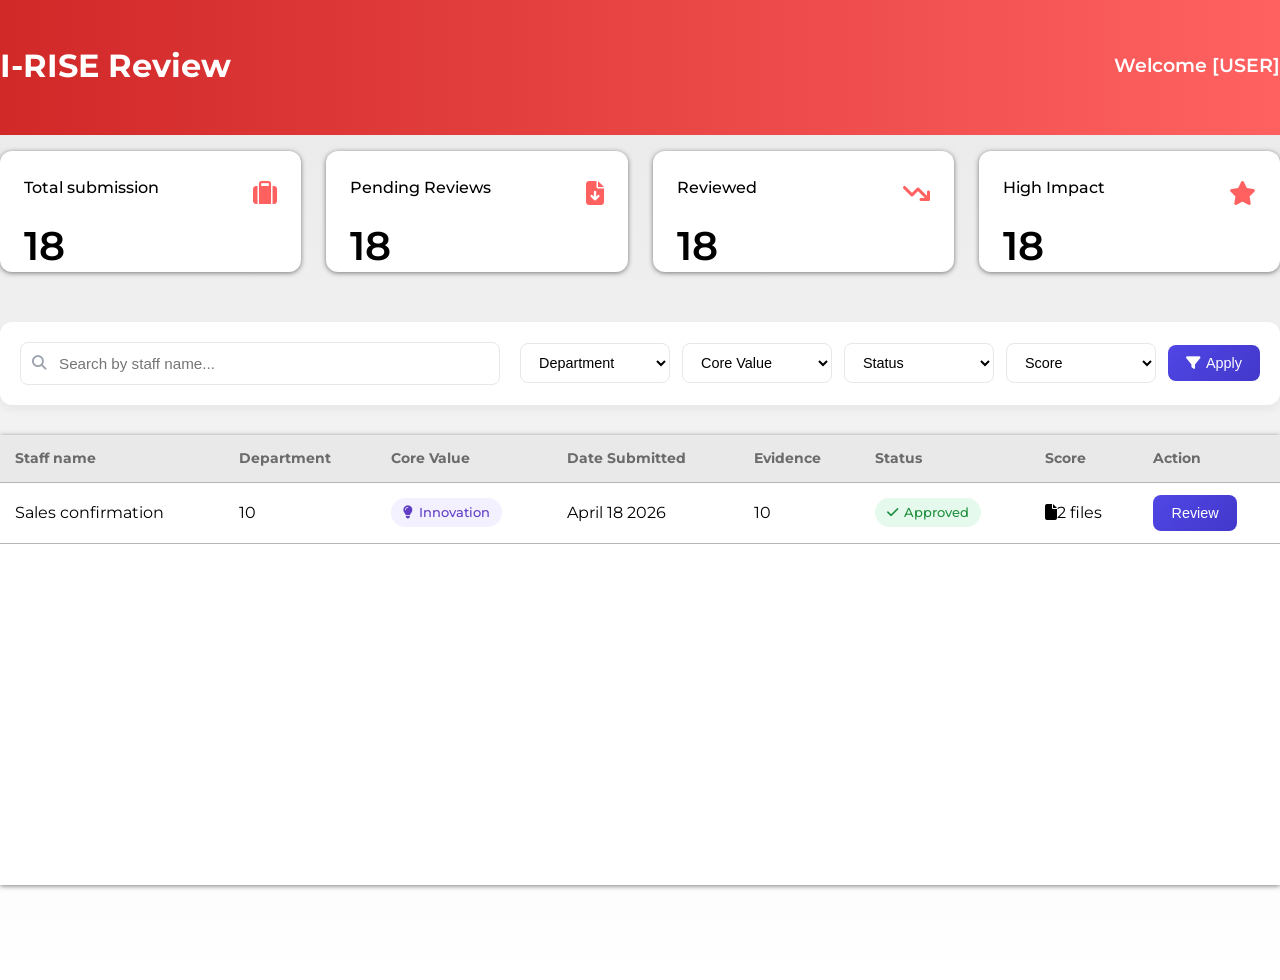
==== managerside.html @ 356c1f97 "first commit" ====
<!DOCTYPE html>
<html lang="en">
  <head>
    <meta charset="UTF-8" />
    <meta name="viewport" content="width=device-width, initial-scale=1.0" />
    <meta http-equiv="X-UA-Compatible" content="ie=edge" />
    <title>JS For Beginners</title>
    <link rel="stylesheet" href="manage.css">
    <link
      rel="stylesheet"
      href="https://cdnjs.cloudflare.com/ajax/libs/font-awesome/6.4.0/css/all.min.css"
    />
  </head>
  <body>
    <div class="container">
        <header class="header">
            
            <h1>I-RISE Review</h1>
            <p>Welcome [USER]</p>
            

        </header>

        <div class="cardContainer">
            <div class="metricCard">
                <div class="card-title">
                    <p>Total submission</p>
                    <div class="imgPLC"><i class="fa-solid fa-suitcase"></i></div>
                </div>
                <div class="Value">
                <h2>18</h2>
                </div>
            </div>
            <div class="metricCard">
                <div class="card-title">
                    <p>Pending Reviews</p>
                    <div class="imgPLC"><i class="fa-solid fa-file-arrow-down"></i></div>
                </div>
                <h2>18</h2>
            </div>
           <div class="metricCard">
                <div class="card-title">
                    <p>Reviewed</p>
                    <div class="imgPLC"><i class="fa-solid fa-arrow-trend-down"></i></div>
                </div>
                
                <h2>18</h2>
            </div>
            <div class="metricCard">
                <div class="card-title">
                    <p>High Impact</p>
                    <div class="imgPLC"><i class="fa-solid fa-star"></i></div>
                </div>
                <h2>18</h2>
            </div>
        </div>


        <div class="controls">
  <div class="controls-container">

    <!-- Search -->
    <div class="search-wrapper">
      <i class="fas fa-search search-icon"></i>
      <input
        type="text"
        id="searchInput"
        placeholder="Search by staff name..."
        class="search-input"
      />
    </div>


    <div class="filter-group">

      <select id="departmentFilter" class="filter-select">
        <option value="">Department</option>
        <option value="Sales">Sales</option>
        <option value="Pre Sales">Pre Sales</option>
        <option value="AppDev">AppDev</option>
        <option value="CSI">CSI</option>
        <option value="Data">Data</option>
        <option value="AI">AI</option>
        <option value="Marketing">Marketing</option>
        <option value="Finance">Finance</option>
      </select>

      <select id="coreValueFilter" class="filter-select">
        <option value="">Core Value</option>
        <option value="Innovation">Innovation</option>
        <option value="Integrity">Integrity</option>
        <option value="Resilience">Resilience</option>
        <option value="Synergy">Synergy</option>
        <option value="Excellence">Excellence</option>
      </select>

      <select id="statusFilter" class="filter-select">
        <option value="">Status</option>
        <option value="Pending">Pending</option>
        <option value="Reviewed">Reviewed</option>
      </select>

      <select id="scoreFilter" class="filter-select">
        <option value="">Score</option>
        <option value="1">1</option>
        <option value="2">2</option>
        <option value="3">3</option>
        <option value="4">4</option>
        <option value="5">5</option>
      </select>

      <button id="filterBtn" class="filter-btn">
        <i class="fas fa-filter"></i> Apply
      </button>

    </div>
  </div>
</div>

        <div class="table-container">
        <table class="SubmissionTable">
                 
                <thead class="theader">
                    <tr>
                        <th>Staff name</th>
                        <th>Department</th>
                        <th>Core Value</th>
                        <th>Date Submitted</th>
                        <th>Evidence</th>
                        <th>Status</th>
                        <th>Score</th>
                        <th>Action</th>
                    </tr>
                </thead>
                <tr class="content-row">
                    <td id="staffName">Sales confirmation</td>
                    <td id="department">10</td>
                    <td id="coreVal">
                        <span class="core" data-core="innovation">
                            <i class="fa-solid fa-lightbulb"></i>Innovation
                        </span>
                    </td>
                    <td id="date">April 18 2026</td>
                    <td id="Evidence">10</td>
                    <td>
                        <span class="status" data-status="approved">
                        <i class="fa-solid fa-check"></i>Approved
                        </span>
                    </td>
                    
                    <td id="score"><i class="fa-solid fa-file"></i>2 files</td>
                    
                    
                    <td id="Action">
                        <button class="reviewBtn">Review</button>
                    </td>

                </tr> 
                



            </table>
            <div id="emptyState" class="empty-state">
        <i class="fa-solid fa-cloud"></i>
        <h3>No forecast</h3>
        <p>wetin you wan make i put for you?</p>
      </div>
            </div>
  
<div id="reviewOverlay" class="review-overlay">

  <div class="review-panel">

    <div class="review-header">
      <h3>Review Submission</h3>
      <button id="closeReview" class="close-btn">&times;</button>
    </div>

    <div class="review-body">

      <div class="review-left">
        <h4>Submission Details</h4>
        <p><strong>Staff:</strong> Jane Doe</p>
        <p><strong>Department:</strong> Sales</p>
        <p><strong>Core Value:</strong> Innovation</p>
        <p><strong>Date:</strong> Feb 10, 2026</p>

        <div class="description-box">
          Jane developed a new automation process that improved reporting efficiency by 35%.
        </div>

        <div class="evidence-section">
          <h4>Evidence</h4>
          <div class="evidence-file">Report.pdf</div>
          <div class="evidence-file">Screenshot.png</div>
        </div>
      </div>

      <div class="review-right">

        <h4>Manager Comments</h4>
        <textarea placeholder="Write your feedback..."></textarea>

        <h4>Score (1–5)</h4>
        <div class="star-rating">
          <span data-value="1">&#9733;</span>
          <span data-value="2">&#9733;</span>
          <span data-value="3">&#9733;</span>
          <span data-value="4">&#9733;</span>
          <span data-value="5">&#9733;</span>
        </div>

      </div>

    </div>

    <div class="review-footer">
      <button class="cancel-btn" id="cancelReview">Cancel</button>
      <button class="submit-btn">Submit Review</button>
    </div>

  </div>

</div>

   <script>
document.addEventListener("DOMContentLoaded", function () {

  const reviewBtns = document.querySelectorAll(".reviewBtn");
  const overlay = document.getElementById("reviewOverlay");
  const closeBtn = document.getElementById("closeReview");
  const cancelBtn = document.getElementById("cancelReview");
  const stars = document.querySelectorAll(".star-rating span");

  let selectedRating = 0;

  reviewBtns.forEach(btn => {
    btn.addEventListener("click", () => {
      overlay.style.display = "flex";
      document.body.style.overflow = "hidden";
    });
  });

  function closePanel() {
    overlay.style.display = "none";
    document.body.style.overflow = "auto";
  }

  closeBtn.addEventListener("click", closePanel);
  cancelBtn.addEventListener("click", closePanel);

  overlay.addEventListener("click", function(e){
    if(e.target === overlay) {
      closePanel();
    }
  });

  stars.forEach(star => {
    star.addEventListener("click", function () {
      selectedRating = this.dataset.value;

      stars.forEach(s => s.classList.remove("active"));
      for (let i = 0; i < selectedRating; i++) {
        stars[i].classList.add("active");
      }
    });
  });

});
</script>
   




           
   </div>
  </body>
</html>
---- manage.css ----
@import url("https://fonts.googleapis.com/css2?family=Montserrat:wght@300;400;500;600;700&display=swap");

* {
    box-sizing: border-box;
    margin: 0;
    padding: 0;
}

.container {
    max-width: 1380px;
    margin: 0 auto;
    
    

    
}

body {
    font-family: 'montserrat', serif;
    background-color:  #ffffff;
    margin-bottom: 40px;
    line-height: 1.6;
    
    z-index: 1;
    
    
  height: 100vh;
  
  background-image: 
    
    linear-gradient(to right, rgb(209, 40, 40), rgb(255, 97, 97)),linear-gradient(rgb(235, 235, 235), white);
  
  background-size: 100% 15vh, 100% 95vh;
  background-position: top, bottom;
  background-repeat: no-repeat;
}

.header {
    text-align: left;
    display: flex;
    flex-direction: row;
    justify-content: space-between;
    align-items: center;
    margin-bottom: 60px;
    margin-top: 40px;
    color: white;
}

.header p {
    font-size: 1.2rem;
    font-weight: 600;
}




.controls {
  background-color: white;
  border-radius: 12px;
  box-shadow: 0 4px 10px rgba(0, 0, 0, 0.05);
  padding: 20px;
  margin-bottom: 30px;
}

.controls-container {
  display: flex;
  flex-direction: column;
  gap: 20px;
}

/* Desktop layout */
@media (min-width: 992px) {
  .controls-container {
    flex-direction: row;
    align-items: center;
    justify-content: space-between;
  }
}

/* SEARCH */
.search-wrapper {
  position: relative;
  flex: 1;
  min-width: 250px;
}

.search-icon {
  position: absolute;
  top: 50%;
  left: 12px;
  transform: translateY(-50%);
  color: #9ca3af;
  font-size: 0.9rem;
}

.search-input {
  width: 100%;
  padding: 12px 15px 12px 38px;
  border: 1px solid #e5e7eb;
  border-radius: 8px;
  font-size: 0.95rem;
  transition: 0.3s ease;
}

.search-input:focus {
  outline: none;
  border-color: #4f46e5;
  box-shadow: 0 0 0 2px rgba(79, 70, 229, 0.15);
}

/* FILTER GROUP */
.filter-group {
  display: flex;
  flex-wrap: wrap;
  gap: 12px;
  align-items: center;
}

/* SELECTS */
.filter-select {
  padding: 10px 14px;
  border: 1px solid #e5e7eb;
  border-radius: 8px;
  font-size: 0.9rem;
  background-color: white;
  cursor: pointer;
  min-width: 150px;
  transition: 0.3s ease;
}

.filter-select:focus {
  outline: none;
  border-color: #4f46e5;
  box-shadow: 0 0 0 2px rgba(79, 70, 229, 0.15);
}


.filter-btn {
  background: linear-gradient(135deg, #4f46e5, #4338ca);
  color: white;
  border: none;
  border-radius: 8px;
  padding: 10px 18px;
  font-size: 0.9rem;
  font-weight: 500;
  cursor: pointer;
  display: flex;
  align-items: center;
  gap: 6px;
  transition: 0.3s ease;
}

.filter-btn:hover {
  opacity: 0.9;
}

.add-btn {
    background-color: #4f46e5;
    color: white;
    border: none;
    border-radius: 8px;
    padding: 12px 20px;
    font-size: 1rem;
    font-weight: 500;
    cursor: pointer;
    display: flex;
    align-items: center;
    gap: 8px;
    transition: background-color 0.3s;
}

.add-btn:hover {
    background-color: #4338ca;
}


.cardContainer {
    display: flex;
    flex-direction: row;
    gap: 25px;
    margin-bottom: 50px;

}

.metricCard {
    position: relative;
    flex: 1;
    
    background-color: white;
    width: 50%;
    aspect-ratio: 3/1.2;
    padding: 1.5rem;
    border-radius: 12px;
    box-shadow: 0 1px 5px rgba(0, 0, 0, 0.5);
    overflow: hidden;
}

.metricCard h2 {
    font-size: 2.5rem;
    font-weight: 600;
}
.card-title {
    display: flex;
    justify-content: space-between;
    flex-direction: row;
    font-weight: 500;
}

.imgPLC {
    color: rgb(255, 97, 97);
    font-size: 1.5rem;
}

.Value {
    
    display: flex;
    flex-direction: column;
    justify-content: end;
    
}

.table-container {
    height: 450px;
    overflow: auto;
    background-color: white;
    box-shadow: 0 1px 5px rgba(0, 0, 0, 0.5);
}

.SubmissionTable {
    
    width: 100%;
    background-color: white;
    border-spacing: 0;
    border-collapse: collapse;
    padding: 2rem;
    
    

}







.theader {
    text-align: left;
    background-color: rgb(233, 233, 233);
    color: rgb(107, 107, 107);
    font-size: 0.90rem;
    font-weight: 400;
}



td,th {
   border-bottom: 1px solid rgb(181, 181, 181);
   
   padding: 12px 15px;
}

#Title {
    font-weight: 600;
}

.status {
  display: inline-flex;
  align-items: center;
  gap: 6px;
  padding: 4px 12px;
  border-radius: 999px;   
  font-size: 13px;
  font-weight: 500;
}

.status[data-status="approved"] {
  background-color: #e6f9ed;
  color: #1f8f3e;
}
.status[data-status="Pending"] {
  background-color: #fff8db;
  color: #e67700;
}

.core {
 display: inline-flex;
  align-items: center;
  gap: 6px;
  padding: 4px 12px;
  border-radius: 999px;   
  font-size: 13px;
  font-weight: 500;
}

.core[data-core="integrity"] {
  background-color: #e3fafc;
  color: #0c8599;
}

.core[data-core="innovation"] {
  background-color: #f3f0ff;
  color: #5f3dc4;
}

.core[data-core="Excellence"] {
  background-color: #ffe3e3;
  color: #c92a2a;
}

.core[data-core="Synergy"] {
  background-color: #e6fcf5;
  color: #087f5b;
}
.core[data-core="Resilience"] {
  background-color: #e6fcf5;
  color: #7f7708;
}

.empty-state {
    text-align: center;
    margin: 0 auto;
    opacity: 0.6;
    display: none; 
    flex-direction: column;
    justify-content: center;
    align-items: center;
    height: 100%;
}

.empty-state i {
    font-size: 4rem;
    color: #818181;
    margin-bottom: 20px;
}

.empty-state h3 {
    font-size: 1.5rem;
    color: #818181;
    margin-bottom: 10px;
}

.empty-state p {
    color:  #818181;
    margin-bottom: 20px;
}

.modal-overlay {
    position: fixed;
    top: 0;
    left: 0;
    right: 0;
    bottom: 0;
    background-color: rgba(0, 0, 0, 0.5);
    display: flex;
    align-items: center;
    justify-content: center;
    z-index: 1000;
    opacity: 0;
    visibility: hidden;
    transition: opacity 0.3s, visibility 0.3s;
}
.modal-overlay.active {
    opacity: 1;
    visibility: visible;
}

.modal {
    background-color: white;
    border-radius: 12px;
    box-shadow: 0 10px 25px rgba(0, 0, 0, 0.1);
    width: 100%;
    max-width: 900px;
    margin: 20px;
    max-height: 90vh;
    display: flex;
    flex-direction: column;
    overflow: hidden;
    transform: translateY(20px);
    transition: transform 0.3s;
}

.modal-overlay.active .modal {
    transform: translateY(0);
}
.modal-header {
    display: flex;
    justify-content: space-between;
    align-items: center;
    padding: 20px;
    border-bottom: 1px solid #eee;
}
.modal-title {
    font-size: 1.25rem;
    font-weight: 600;
}
.modal-close {
    background: none;
    border: none;
    font-size: 1.25rem;
    color: #999;
    cursor: pointer;
    transition: color 0.3s;
}
.modal-close:hover {
    color: #666;
}
.modal-body {
    padding: 20px;
    overflow-y: auto;
}
 .form-group {
    margin-bottom: 20px;
}

.form-label {
    display: block;
    margin-bottom: 8px;
    font-size: 0.9rem;
    font-weight: 500;
    color: #555;
}



.form-textarea {
    min-height: 120px;
    resize: vertical;
}

.submit-btn {
    width: 100%;
    padding: 14px;
    background-color:rgb(255, 97, 97);
    color: white;
    border: none;
    border-radius: 8px;
    font-size: 1rem;
    font-weight: 500;
    cursor: pointer;
    transition: background-color 0.3s;
}

.submit-btn:hover {
    background-color: rgb(255, 97, 97);
}


.drop-zone {
  border: 2px dashed rgb(255, 97, 97);
  padding: 30px;
  text-align: center;
  border-radius: 10px;
  cursor: pointer;
  color:rgb(255, 97, 97);
  transition: 0.3s ease;
  background: #f8f9ff;
}
.uploadIMG {
    font-size: 3rem;
}

.drop-zone.dragover {
  background: #ecebff;
  border-color: rgb(255, 97, 97);
}

.file-preview {
  margin-top: 10px;
  font-size: 14px;
  color: #333;
}



.review-overlay {
  position: fixed;
  inset: 0;
  background: rgba(0, 0, 0, 0.45);
  display: none;
  align-items: center;
  justify-content: center;
  z-index: 9999;
}


.review-panel {
  background: white;
  width: 90%;
  max-width: 1000px;
  max-height: 90vh;
  border-radius: 14px;
  display: flex;
  flex-direction: column;
  animation: fadeIn 0.2s ease-in-out;
  overflow: hidden;
}


.review-header {
  display: flex;
  justify-content: space-between;
  align-items: center;
  padding: 18px 24px;
  border-bottom: 1px solid #eee;
}

.close-btn {
  background: none;
  border: none;
  font-size: 1.5rem;
  cursor: pointer;
}


.review-body {
  display: flex;
  gap: 30px;
  padding: 24px;
  overflow-y: auto;
}


.review-left {
  flex: 1;
}

.description-box {
  margin-top: 10px;
  padding: 15px;
  background: #f8fafc;
  border-radius: 8px;
  font-size: 0.95rem;
}


.evidence-file {
  background: #eef2ff;
  padding: 10px;
  border-radius: 6px;
  margin-top: 8px;
  font-size: 0.9rem;
}


.review-right {
  width: 320px;
  border-left: 1px solid #eee;
  padding-left: 20px;
}

.review-right textarea {
  width: 100%;
  height: 120px;
  padding: 10px;
  border-radius: 8px;
  border: 1px solid #ddd;
  resize: none;
  margin-bottom: 20px;
}


.star-rating span {
  font-size: 28px;
  cursor: pointer;
  color: #ddd;
  transition: 0.2s;
}

.star-rating span.active {
  color: #f59e0b;
}


.review-footer {
  display: flex;
  justify-content: flex-end;
  gap: 12px;
  padding: 18px 24px;
  border-top: 1px solid #eee;
}

.cancel-btn {
  background: #f3f4f6;
  border: none;
  padding: 10px 18px;
  border-radius: 8px;
  cursor: pointer;
}

.reviewBtn {
background: #ff4a13;
  border: none;
  padding: 10px 18px;
  border-radius: 8px;
  cursor: pointer;
  color: white;
}

.reviewBtn {
  background: linear-gradient(135deg, #4f46e5, #4338ca);
  color: white;
  border: none;
  border-radius: 8px;
  padding: 10px 18px;
  font-size: 0.9rem;
  font-weight: 500;
  cursor: pointer;
  display: flex;
  align-items: center;
  gap: 6px;
  transition: 0.3s ease;
}

.reviewBtn:hover {
  opacity: 0.9;
}

.submit-btn {
  background: linear-gradient(135deg, #4f46e5, #4338ca);
  color: white;
  border: none;
  padding: 10px 20px;
  border-radius: 8px;
  cursor: pointer;
}

@media (max-width: 768px) {
  .review-body {
    flex-direction: column;
  }

  .review-right {
    width: 100%;
    border-left: none;
    padding-left: 0;
  }
}

@keyframes fadeIn {
  from { opacity: 0; transform: translateY(10px); }
  to { opacity: 1; transform: translateY(0); }
}
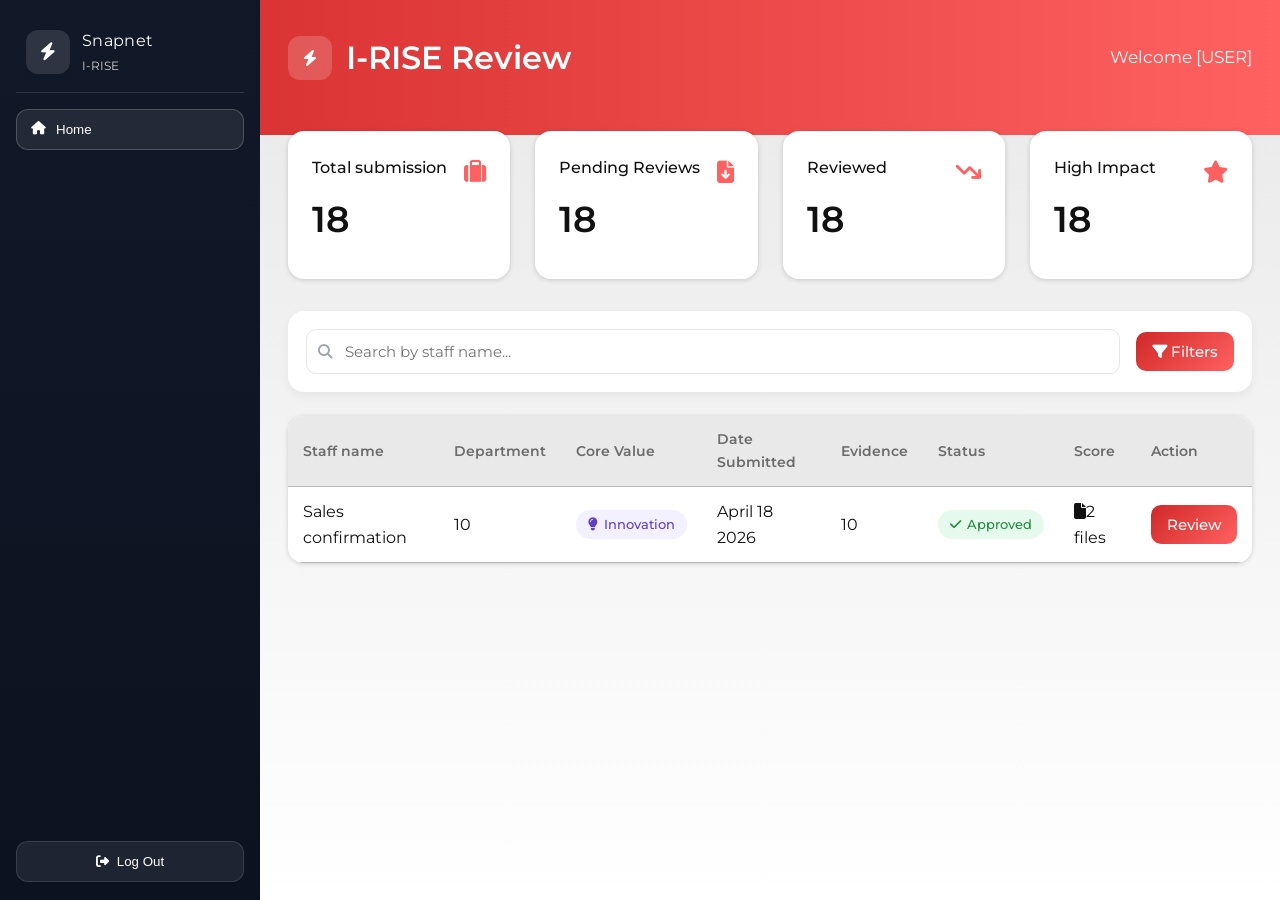
==== commit add21b72: "final drafts" ====
--- a/managerside.html
+++ b/managerside.html
@@ -4,277 +4,299 @@
     <meta charset="UTF-8" />
     <meta name="viewport" content="width=device-width, initial-scale=1.0" />
     <meta http-equiv="X-UA-Compatible" content="ie=edge" />
-    <title>JS For Beginners</title>
+    <title>I-RISE Review</title>
     <link rel="stylesheet" href="manage.css">
-    <link
-      rel="stylesheet"
-      href="https://cdnjs.cloudflare.com/ajax/libs/font-awesome/6.4.0/css/all.min.css"
-    />
+    <link rel="stylesheet" href="https://cdnjs.cloudflare.com/ajax/libs/font-awesome/6.4.0/css/all.min.css"/>
   </head>
   <body>
-    <div class="container">
-        <header class="header">
-            
-            <h1>I-RISE Review</h1>
+    <div class="app-shell">
+      <aside class="sidebar" id="managerSidebar">
+        <div class="sidebar__brand">
+          <div class="brand__mark"><i class="fa-solid fa-bolt"></i></div>
+          <div>
+            <div class="brand__name">Snapnet</div>
+            <div class="brand__sub">I-RISE</div>
+          </div>
+        </div>
+
+        <nav class="nav">
+          <button class="nav__item is-active" type="button">
+            <i class="fa-solid fa-house"></i>
+            <span>Home</span>
+          </button>
+                  </nav>
+
+        <div class="sidebar__spacer"></div>
+
+        <button class="logout" type="button">
+          <i class="fa-solid fa-right-from-bracket"></i>
+          Log Out
+        </button>
+      </aside>
+
+      <div class="sidebar-overlay" id="managerSidebarOverlay"></div>
+
+      <main class="main-area">
+        <div class="container">
+          <header class="header">
+            <div class="header-left">
+              <button class="sidebar-toggle" id="managerSidebarToggle" type="button" aria-label="Open sidebar menu">
+                <i class="fa-solid fa-bolt"></i>
+              </button>
+              <h1>I-RISE Review</h1>
+            </div>
             <p>Welcome [USER]</p>
-            
-
-        </header>
-
-        <div class="cardContainer">
+          </header>
+
+          <div class="cardContainer">
             <div class="metricCard">
-                <div class="card-title">
-                    <p>Total submission</p>
-                    <div class="imgPLC"><i class="fa-solid fa-suitcase"></i></div>
-                </div>
-                <div class="Value">
+              <div class="card-title">
+                <p>Total submission</p>
+                <div class="imgPLC"><i class="fa-solid fa-suitcase"></i></div>
+              </div>
+              <div class="Value">
                 <h2>18</h2>
-                </div>
+              </div>
             </div>
             <div class="metricCard">
-                <div class="card-title">
-                    <p>Pending Reviews</p>
-                    <div class="imgPLC"><i class="fa-solid fa-file-arrow-down"></i></div>
-                </div>
-                <h2>18</h2>
-            </div>
-           <div class="metricCard">
-                <div class="card-title">
-                    <p>Reviewed</p>
-                    <div class="imgPLC"><i class="fa-solid fa-arrow-trend-down"></i></div>
-                </div>
-                
-                <h2>18</h2>
+              <div class="card-title">
+                <p>Pending Reviews</p>
+                <div class="imgPLC"><i class="fa-solid fa-file-arrow-down"></i></div>
+              </div>
+              <h2>18</h2>
             </div>
             <div class="metricCard">
-                <div class="card-title">
-                    <p>High Impact</p>
-                    <div class="imgPLC"><i class="fa-solid fa-star"></i></div>
-                </div>
-                <h2>18</h2>
-            </div>
+              <div class="card-title">
+                <p>Reviewed</p>
+                <div class="imgPLC"><i class="fa-solid fa-arrow-trend-down"></i></div>
+              </div>
+              <h2>18</h2>
+            </div>
+            <div class="metricCard">
+              <div class="card-title">
+                <p>High Impact</p>
+                <div class="imgPLC"><i class="fa-solid fa-star"></i></div>
+              </div>
+              <h2>18</h2>
+            </div>
+          </div>
+
+          <div class="controls">
+            <div class="controls-container">
+              <div class="search-wrapper">
+                <i class="fas fa-search search-icon"></i>
+                <input type="text" id="searchInput" placeholder="Search by staff name..." class="search-input"/>
+              </div>
+
+              <div class="filter-actions">
+                <button id="filterBtn" class="filter-btn" type="button">
+                  <i class="fas fa-filter"></i> Filters
+                </button>
+              </div>
+
+              <div class="filter-popover" id="managerFilterPopover">
+                <div class="filter-popover__header">
+                  <div class="filter-popover__title">Filter submissions</div>
+                  <button class="filter-popover__close" id="managerFilterClose" type="button">&times;</button>
+                </div>
+
+                <div class="filter-grid">
+                  <div>
+                    <label class="form-label" for="departmentFilter">Department</label>
+                    <select id="departmentFilter" class="filter-select">
+                      <option value="">Department</option>
+                      <option value="Sales">Sales</option>
+                      <option value="Pre Sales">Pre Sales</option>
+                      <option value="AppDev">AppDev</option>
+                      <option value="CSI">CSI</option>
+                      <option value="Data">Data</option>
+                      <option value="AI">AI</option>
+                      <option value="Marketing">Marketing</option>
+                      <option value="Finance">Finance</option>
+                    </select>
+                  </div>
+
+                  <div>
+                    <label class="form-label" for="coreValueFilter">Core Value</label>
+                    <select id="coreValueFilter" class="filter-select">
+                      <option value="">Core Value</option>
+                      <option value="Innovation">Innovation</option>
+                      <option value="Integrity">Integrity</option>
+                      <option value="Resilience">Resilience</option>
+                      <option value="Synergy">Synergy</option>
+                      <option value="Excellence">Excellence</option>
+                    </select>
+                  </div>
+
+                  <div>
+                    <label class="form-label" for="statusFilter">Status</label>
+                    <select id="statusFilter" class="filter-select">
+                      <option value="">Status</option>
+                      <option value="Pending">Pending</option>
+                      <option value="Reviewed">Reviewed</option>
+                    </select>
+                  </div>
+
+                  <div>
+                    <label class="form-label" for="scoreFilter">Score</label>
+                    <select id="scoreFilter" class="filter-select">
+                      <option value="">Score</option>
+                      <option value="1">1</option>
+                      <option value="2">2</option>
+                      <option value="3">3</option>
+                      <option value="4">4</option>
+                      <option value="5">5</option>
+                    </select>
+                  </div>
+                </div>
+
+                <div class="filter-popover__footer">
+                  <button class="filter-reset-btn" id="managerFilterReset" type="button">Reset</button>
+                  <button class="filter-apply-btn" id="managerFilterApply" type="button">Apply</button>
+                </div>
+              </div>
+            </div>
+          </div>
+
+          <div class="table-container">
+            <table class="SubmissionTable">
+              <thead class="theader">
+                <tr>
+                  <th>Staff name</th>
+                  <th>Department</th>
+                  <th>Core Value</th>
+                  <th>Date Submitted</th>
+                  <th>Evidence</th>
+                  <th>Status</th>
+                  <th>Score</th>
+                  <th>Action</th>
+                </tr>
+              </thead>
+              <tr class="content-row">
+                <td id="staffName">Sales confirmation</td>
+                <td id="department">10</td>
+                <td id="coreVal">
+                  <span class="core" data-core="innovation">
+                    <i class="fa-solid fa-lightbulb"></i>Innovation
+                  </span>
+                </td>
+                <td id="date">April 18 2026</td>
+                <td id="Evidence">10</td>
+                <td>
+                  <span class="status" data-status="Approved">
+                    <i class="fa-solid fa-check"></i>Approved
+                  </span>
+                </td>
+                <td id="score"><i class="fa-solid fa-file"></i>2 files</td>
+                <td id="Action">
+                  <button class="reviewBtn" type="button">Review</button>
+                </td>
+              </tr>
+            </table>
+
+            <div id="emptyState" class="empty-state">
+              <i class="fa-solid fa-cloud"></i>
+              <h3>No forecast</h3>
+              <p>wetin you wan make i put for you?</p>
+            </div>
+          </div>
+
+          <div id="reviewOverlay" class="review-overlay">
+            <div class="review-panel">
+              <div class="review-header">
+                <h3>Review Submission</h3>
+                <button id="closeReview" class="close-btn" type="button">&times;</button>
+              </div>
+
+              <div class="review-body">
+                <div class="review-left">
+                  <h4>Submission Details</h4>
+                  <p><strong>Staff:</strong> Jane Doe</p>
+                  <p><strong>Department:</strong> Sales</p>
+                  <p><strong>Core Value:</strong> Innovation</p>
+                  <p><strong>Date:</strong> Feb 10, 2026</p>
+
+                  <div class="description-box">
+                    Jane developed a new automation process that improved reporting efficiency by 35%.
+                  </div>
+
+                  <div class="evidence-section">
+                    <h4>Evidence</h4>
+                    <div class="evidence-file">Report.pdf</div>
+                    <div class="evidence-file">Screenshot.png</div>
+                  </div>
+                </div>
+
+                <div class="review-right">
+                  <h4>Manager Comments</h4>
+                  <textarea placeholder="Write your feedback..."></textarea>
+
+                  <h4>Score (1–5)</h4>
+                  <div class="rubric">
+                    <div class="rubric-row" data-criterion="authenticity">
+                      <span class="rubric-label">Authenticity</span>
+                      <div class="rating-stars">
+                        <button type="button" data-value="1">&#9733;</button>
+                        <button type="button" data-value="2">&#9733;</button>
+                        <button type="button" data-value="3">&#9733;</button>
+                        <button type="button" data-value="4">&#9733;</button>
+                        <button type="button" data-value="5">&#9733;</button>
+                      </div>
+                    </div>
+
+                    <div class="rubric-row" data-criterion="initiative">
+                      <span class="rubric-label">Initiative</span>
+                      <div class="rating-stars">
+                        <button type="button" data-value="1">&#9733;</button>
+                        <button type="button" data-value="2">&#9733;</button>
+                        <button type="button" data-value="3">&#9733;</button>
+                        <button type="button" data-value="4">&#9733;</button>
+                        <button type="button" data-value="5">&#9733;</button>
+                      </div>
+                    </div>
+
+                    <div class="rubric-row" data-criterion="impact">
+                      <span class="rubric-label">Impact</span>
+                      <div class="rating-stars">
+                        <button type="button" data-value="1">&#9733;</button>
+                        <button type="button" data-value="2">&#9733;</button>
+                        <button type="button" data-value="3">&#9733;</button>
+                        <button type="button" data-value="4">&#9733;</button>
+                        <button type="button" data-value="5">&#9733;</button>
+                      </div>
+                    </div>
+
+                    <div class="rubric-row" data-criterion="alignment">
+                      <span class="rubric-label">Alignment (Integrity)</span>
+                      <div class="rating-stars">
+                        <button type="button" data-value="1">&#9733;</button>
+                        <button type="button" data-value="2">&#9733;</button>
+                        <button type="button" data-value="3">&#9733;</button>
+                        <button type="button" data-value="4">&#9733;</button>
+                        <button type="button" data-value="5">&#9733;</button>
+                      </div>
+                    </div>
+                  </div>
+
+                  <div class="final-score">
+                    <span class="final-score__label">Final score</span>
+                    <span class="final-score__value" id="finalScoreValue">0.0 / 5.0</span>
+                  </div>
+                </div>
+              </div>
+
+              <div class="review-footer">
+                <button class="cancel-btn" id="cancelReview" type="button">Cancel</button>
+                <button class="submit-btn" type="button">Submit Review</button>
+              </div>
+            </div>
+          </div>
         </div>
-
-
-        <div class="controls">
-  <div class="controls-container">
-
-    <!-- Search -->
-    <div class="search-wrapper">
-      <i class="fas fa-search search-icon"></i>
-      <input
-        type="text"
-        id="searchInput"
-        placeholder="Search by staff name..."
-        class="search-input"
-      />
+      </main>
     </div>
 
-
-    <div class="filter-group">
-
-      <select id="departmentFilter" class="filter-select">
-        <option value="">Department</option>
-        <option value="Sales">Sales</option>
-        <option value="Pre Sales">Pre Sales</option>
-        <option value="AppDev">AppDev</option>
-        <option value="CSI">CSI</option>
-        <option value="Data">Data</option>
-        <option value="AI">AI</option>
-        <option value="Marketing">Marketing</option>
-        <option value="Finance">Finance</option>
-      </select>
-
-      <select id="coreValueFilter" class="filter-select">
-        <option value="">Core Value</option>
-        <option value="Innovation">Innovation</option>
-        <option value="Integrity">Integrity</option>
-        <option value="Resilience">Resilience</option>
-        <option value="Synergy">Synergy</option>
-        <option value="Excellence">Excellence</option>
-      </select>
-
-      <select id="statusFilter" class="filter-select">
-        <option value="">Status</option>
-        <option value="Pending">Pending</option>
-        <option value="Reviewed">Reviewed</option>
-      </select>
-
-      <select id="scoreFilter" class="filter-select">
-        <option value="">Score</option>
-        <option value="1">1</option>
-        <option value="2">2</option>
-        <option value="3">3</option>
-        <option value="4">4</option>
-        <option value="5">5</option>
-      </select>
-
-      <button id="filterBtn" class="filter-btn">
-        <i class="fas fa-filter"></i> Apply
-      </button>
-
-    </div>
-  </div>
-</div>
-
-        <div class="table-container">
-        <table class="SubmissionTable">
-                 
-                <thead class="theader">
-                    <tr>
-                        <th>Staff name</th>
-                        <th>Department</th>
-                        <th>Core Value</th>
-                        <th>Date Submitted</th>
-                        <th>Evidence</th>
-                        <th>Status</th>
-                        <th>Score</th>
-                        <th>Action</th>
-                    </tr>
-                </thead>
-                <tr class="content-row">
-                    <td id="staffName">Sales confirmation</td>
-                    <td id="department">10</td>
-                    <td id="coreVal">
-                        <span class="core" data-core="innovation">
-                            <i class="fa-solid fa-lightbulb"></i>Innovation
-                        </span>
-                    </td>
-                    <td id="date">April 18 2026</td>
-                    <td id="Evidence">10</td>
-                    <td>
-                        <span class="status" data-status="approved">
-                        <i class="fa-solid fa-check"></i>Approved
-                        </span>
-                    </td>
-                    
-                    <td id="score"><i class="fa-solid fa-file"></i>2 files</td>
-                    
-                    
-                    <td id="Action">
-                        <button class="reviewBtn">Review</button>
-                    </td>
-
-                </tr> 
-                
-
-
-
-            </table>
-            <div id="emptyState" class="empty-state">
-        <i class="fa-solid fa-cloud"></i>
-        <h3>No forecast</h3>
-        <p>wetin you wan make i put for you?</p>
-      </div>
-            </div>
-  
-<div id="reviewOverlay" class="review-overlay">
-
-  <div class="review-panel">
-
-    <div class="review-header">
-      <h3>Review Submission</h3>
-      <button id="closeReview" class="close-btn">&times;</button>
-    </div>
-
-    <div class="review-body">
-
-      <div class="review-left">
-        <h4>Submission Details</h4>
-        <p><strong>Staff:</strong> Jane Doe</p>
-        <p><strong>Department:</strong> Sales</p>
-        <p><strong>Core Value:</strong> Innovation</p>
-        <p><strong>Date:</strong> Feb 10, 2026</p>
-
-        <div class="description-box">
-          Jane developed a new automation process that improved reporting efficiency by 35%.
-        </div>
-
-        <div class="evidence-section">
-          <h4>Evidence</h4>
-          <div class="evidence-file">Report.pdf</div>
-          <div class="evidence-file">Screenshot.png</div>
-        </div>
-      </div>
-
-      <div class="review-right">
-
-        <h4>Manager Comments</h4>
-        <textarea placeholder="Write your feedback..."></textarea>
-
-        <h4>Score (1–5)</h4>
-        <div class="star-rating">
-          <span data-value="1">&#9733;</span>
-          <span data-value="2">&#9733;</span>
-          <span data-value="3">&#9733;</span>
-          <span data-value="4">&#9733;</span>
-          <span data-value="5">&#9733;</span>
-        </div>
-
-      </div>
-
-    </div>
-
-    <div class="review-footer">
-      <button class="cancel-btn" id="cancelReview">Cancel</button>
-      <button class="submit-btn">Submit Review</button>
-    </div>
-
-  </div>
-
-</div>
-
-   <script>
-document.addEventListener("DOMContentLoaded", function () {
-
-  const reviewBtns = document.querySelectorAll(".reviewBtn");
-  const overlay = document.getElementById("reviewOverlay");
-  const closeBtn = document.getElementById("closeReview");
-  const cancelBtn = document.getElementById("cancelReview");
-  const stars = document.querySelectorAll(".star-rating span");
-
-  let selectedRating = 0;
-
-  reviewBtns.forEach(btn => {
-    btn.addEventListener("click", () => {
-      overlay.style.display = "flex";
-      document.body.style.overflow = "hidden";
-    });
-  });
-
-  function closePanel() {
-    overlay.style.display = "none";
-    document.body.style.overflow = "auto";
-  }
-
-  closeBtn.addEventListener("click", closePanel);
-  cancelBtn.addEventListener("click", closePanel);
-
-  overlay.addEventListener("click", function(e){
-    if(e.target === overlay) {
-      closePanel();
-    }
-  });
-
-  stars.forEach(star => {
-    star.addEventListener("click", function () {
-      selectedRating = this.dataset.value;
-
-      stars.forEach(s => s.classList.remove("active"));
-      for (let i = 0; i < selectedRating; i++) {
-        stars[i].classList.add("active");
-      }
-    });
-  });
-
-});
-</script>
-   
-
-
-
-
-           
-   </div>
+    <script src="managerside.js">
+     
+    </script>
   </body>
 </html>
--- a/manage.css
+++ b/manage.css
@@ -1,649 +1,662 @@
-@import url("https://fonts.googleapis.com/css2?family=Montserrat:wght@300;400;500;600;700&display=swap");
-
-* {
-    box-sizing: border-box;
-    margin: 0;
-    padding: 0;
-}
-
-.container {
-    max-width: 1380px;
-    margin: 0 auto;
-    
-    
-
-    
-}
-
-body {
-    font-family: 'montserrat', serif;
-    background-color:  #ffffff;
-    margin-bottom: 40px;
-    line-height: 1.6;
-    
-    z-index: 1;
-    
-    
-  height: 100vh;
-  
-  background-image: 
-    
-    linear-gradient(to right, rgb(209, 40, 40), rgb(255, 97, 97)),linear-gradient(rgb(235, 235, 235), white);
-  
-  background-size: 100% 15vh, 100% 95vh;
-  background-position: top, bottom;
-  background-repeat: no-repeat;
-}
-
-.header {
-    text-align: left;
-    display: flex;
-    flex-direction: row;
-    justify-content: space-between;
-    align-items: center;
-    margin-bottom: 60px;
-    margin-top: 40px;
-    color: white;
-}
-
-.header p {
-    font-size: 1.2rem;
-    font-weight: 600;
-}
-
-
-
-
-.controls {
-  background-color: white;
-  border-radius: 12px;
-  box-shadow: 0 4px 10px rgba(0, 0, 0, 0.05);
-  padding: 20px;
-  margin-bottom: 30px;
-}
-
-.controls-container {
-  display: flex;
-  flex-direction: column;
-  gap: 20px;
-}
-
-/* Desktop layout */
-@media (min-width: 992px) {
-  .controls-container {
-    flex-direction: row;
-    align-items: center;
-    justify-content: space-between;
-  }
-}
-
-/* SEARCH */
-.search-wrapper {
-  position: relative;
-  flex: 1;
-  min-width: 250px;
-}
-
-.search-icon {
-  position: absolute;
-  top: 50%;
-  left: 12px;
-  transform: translateY(-50%);
-  color: #9ca3af;
-  font-size: 0.9rem;
-}
-
-.search-input {
-  width: 100%;
-  padding: 12px 15px 12px 38px;
-  border: 1px solid #e5e7eb;
-  border-radius: 8px;
-  font-size: 0.95rem;
-  transition: 0.3s ease;
-}
-
-.search-input:focus {
-  outline: none;
-  border-color: #4f46e5;
-  box-shadow: 0 0 0 2px rgba(79, 70, 229, 0.15);
-}
-
-/* FILTER GROUP */
-.filter-group {
-  display: flex;
-  flex-wrap: wrap;
-  gap: 12px;
-  align-items: center;
-}
-
-/* SELECTS */
-.filter-select {
-  padding: 10px 14px;
-  border: 1px solid #e5e7eb;
-  border-radius: 8px;
-  font-size: 0.9rem;
-  background-color: white;
-  cursor: pointer;
-  min-width: 150px;
-  transition: 0.3s ease;
-}
-
-.filter-select:focus {
-  outline: none;
-  border-color: #4f46e5;
-  box-shadow: 0 0 0 2px rgba(79, 70, 229, 0.15);
-}
-
-
-.filter-btn {
-  background: linear-gradient(135deg, #4f46e5, #4338ca);
-  color: white;
-  border: none;
-  border-radius: 8px;
-  padding: 10px 18px;
-  font-size: 0.9rem;
-  font-weight: 500;
-  cursor: pointer;
-  display: flex;
-  align-items: center;
-  gap: 6px;
-  transition: 0.3s ease;
-}
-
-.filter-btn:hover {
-  opacity: 0.9;
-}
-
-.add-btn {
-    background-color: #4f46e5;
-    color: white;
-    border: none;
-    border-radius: 8px;
-    padding: 12px 20px;
-    font-size: 1rem;
-    font-weight: 500;
-    cursor: pointer;
-    display: flex;
-    align-items: center;
-    gap: 8px;
-    transition: background-color 0.3s;
-}
-
-.add-btn:hover {
-    background-color: #4338ca;
-}
-
-
-.cardContainer {
-    display: flex;
-    flex-direction: row;
-    gap: 25px;
-    margin-bottom: 50px;
-
-}
-
-.metricCard {
-    position: relative;
-    flex: 1;
-    
-    background-color: white;
-    width: 50%;
-    aspect-ratio: 3/1.2;
-    padding: 1.5rem;
-    border-radius: 12px;
-    box-shadow: 0 1px 5px rgba(0, 0, 0, 0.5);
-    overflow: hidden;
-}
-
-.metricCard h2 {
-    font-size: 2.5rem;
-    font-weight: 600;
-}
-.card-title {
-    display: flex;
-    justify-content: space-between;
-    flex-direction: row;
-    font-weight: 500;
-}
-
-.imgPLC {
-    color: rgb(255, 97, 97);
-    font-size: 1.5rem;
-}
-
-.Value {
-    
-    display: flex;
-    flex-direction: column;
-    justify-content: end;
-    
-}
-
-.table-container {
-    height: 450px;
-    overflow: auto;
-    background-color: white;
-    box-shadow: 0 1px 5px rgba(0, 0, 0, 0.5);
-}
-
-.SubmissionTable {
-    
-    width: 100%;
-    background-color: white;
-    border-spacing: 0;
-    border-collapse: collapse;
-    padding: 2rem;
-    
-    
-
-}
-
-
-
-
-
-
-
-.theader {
-    text-align: left;
-    background-color: rgb(233, 233, 233);
-    color: rgb(107, 107, 107);
-    font-size: 0.90rem;
-    font-weight: 400;
-}
-
-
-
-td,th {
-   border-bottom: 1px solid rgb(181, 181, 181);
-   
-   padding: 12px 15px;
-}
-
-#Title {
-    font-weight: 600;
-}
-
-.status {
-  display: inline-flex;
-  align-items: center;
-  gap: 6px;
-  padding: 4px 12px;
-  border-radius: 999px;   
-  font-size: 13px;
-  font-weight: 500;
-}
-
-.status[data-status="approved"] {
-  background-color: #e6f9ed;
-  color: #1f8f3e;
-}
-.status[data-status="Pending"] {
-  background-color: #fff8db;
-  color: #e67700;
-}
-
-.core {
- display: inline-flex;
-  align-items: center;
-  gap: 6px;
-  padding: 4px 12px;
-  border-radius: 999px;   
-  font-size: 13px;
-  font-weight: 500;
-}
-
-.core[data-core="integrity"] {
-  background-color: #e3fafc;
-  color: #0c8599;
-}
-
-.core[data-core="innovation"] {
-  background-color: #f3f0ff;
-  color: #5f3dc4;
-}
-
-.core[data-core="Excellence"] {
-  background-color: #ffe3e3;
-  color: #c92a2a;
-}
-
-.core[data-core="Synergy"] {
-  background-color: #e6fcf5;
-  color: #087f5b;
-}
-.core[data-core="Resilience"] {
-  background-color: #e6fcf5;
-  color: #7f7708;
-}
-
-.empty-state {
-    text-align: center;
-    margin: 0 auto;
-    opacity: 0.6;
-    display: none; 
-    flex-direction: column;
-    justify-content: center;
-    align-items: center;
-    height: 100%;
-}
-
-.empty-state i {
-    font-size: 4rem;
-    color: #818181;
-    margin-bottom: 20px;
-}
-
-.empty-state h3 {
-    font-size: 1.5rem;
-    color: #818181;
-    margin-bottom: 10px;
-}
-
-.empty-state p {
-    color:  #818181;
-    margin-bottom: 20px;
-}
-
-.modal-overlay {
-    position: fixed;
-    top: 0;
-    left: 0;
-    right: 0;
-    bottom: 0;
-    background-color: rgba(0, 0, 0, 0.5);
-    display: flex;
-    align-items: center;
-    justify-content: center;
-    z-index: 1000;
-    opacity: 0;
-    visibility: hidden;
-    transition: opacity 0.3s, visibility 0.3s;
-}
-.modal-overlay.active {
-    opacity: 1;
-    visibility: visible;
-}
-
-.modal {
-    background-color: white;
-    border-radius: 12px;
-    box-shadow: 0 10px 25px rgba(0, 0, 0, 0.1);
-    width: 100%;
-    max-width: 900px;
-    margin: 20px;
-    max-height: 90vh;
-    display: flex;
-    flex-direction: column;
-    overflow: hidden;
-    transform: translateY(20px);
-    transition: transform 0.3s;
-}
-
-.modal-overlay.active .modal {
-    transform: translateY(0);
-}
-.modal-header {
-    display: flex;
-    justify-content: space-between;
-    align-items: center;
-    padding: 20px;
-    border-bottom: 1px solid #eee;
-}
-.modal-title {
-    font-size: 1.25rem;
-    font-weight: 600;
-}
-.modal-close {
-    background: none;
-    border: none;
-    font-size: 1.25rem;
-    color: #999;
-    cursor: pointer;
-    transition: color 0.3s;
-}
-.modal-close:hover {
-    color: #666;
-}
-.modal-body {
-    padding: 20px;
-    overflow-y: auto;
-}
- .form-group {
-    margin-bottom: 20px;
-}
-
-.form-label {
-    display: block;
-    margin-bottom: 8px;
-    font-size: 0.9rem;
-    font-weight: 500;
-    color: #555;
-}
-
-
-
-.form-textarea {
-    min-height: 120px;
-    resize: vertical;
-}
-
-.submit-btn {
-    width: 100%;
-    padding: 14px;
-    background-color:rgb(255, 97, 97);
-    color: white;
-    border: none;
-    border-radius: 8px;
-    font-size: 1rem;
-    font-weight: 500;
-    cursor: pointer;
-    transition: background-color 0.3s;
-}
-
-.submit-btn:hover {
-    background-color: rgb(255, 97, 97);
-}
-
-
-.drop-zone {
-  border: 2px dashed rgb(255, 97, 97);
-  padding: 30px;
-  text-align: center;
-  border-radius: 10px;
-  cursor: pointer;
+@import url("https://fonts.googleapis.com/css2?family=Montserrat:wght@300;400;500;600&display=swap");
+
+:root{
+  --bg:#ffffff;
+  --surface:#ffffff;
+  --surface-soft:#f6f6f8;
+  --line:#e5e7eb;
+  --text:#111111;
+  --muted:#6b7280;
+  --red-1:rgb(209, 40, 40);
+  --red-2:rgb(255, 97, 97);
+  --dark-1:#111827;
+  --dark-2:#0b1220;
+  --shadow:0 10px 30px rgba(15, 23, 42, 0.08);
+  --radius:16px;
+}
+
+*{box-sizing:border-box;margin:0;padding:0}
+html,body{height:100%}
+body{
+  font-family:'Montserrat', serif;
+  font-weight:400;
+  color:var(--text);
+  background-color:#ffffff;
+  line-height:1.6;
+}
+
+h1,h2,h3,h4,h5,h6,strong,th,#Title,.page-label,.sidebar__title,.sidebar__sub,.nav__item,.metricCard h2{
+  font-weight:600;
+}
+
+p,td,span,label,input,select,textarea,button,div{
+  font-weight:400;
+}
+
+.app-shell{
+  min-height:100vh;
+  display:grid;
+  grid-template-columns:260px 1fr;
+  background-image:
+    linear-gradient(to right, var(--red-1), var(--red-2)),
+    linear-gradient(rgb(235, 235, 235), white);
+  background-size:100% 15vh, 100% 85vh;
+  background-position:top, bottom;
+  background-repeat:no-repeat;
+}
+
+.sidebar{
+  background:linear-gradient(180deg, var(--dark-1), var(--dark-2));
+  color:#fff;
+  padding:18px 16px;
+  display:flex;
+  flex-direction:column;
+  position:relative;
+  z-index:20;
+}
+.sidebar__brand{
+  display:flex;
+  align-items:center;
+  gap:12px;
+  padding:10px 10px 16px;
+  border-bottom:1px solid rgba(255,255,255,.12);
+}
+.brand__mark{
+  width:44px;
+  height:44px;
+  border-radius:12px;
+  display:grid;
+  place-items:center;
+  background:rgba(255,255,255,.12);
+  font-size:18px;
+}
+.brand__name{
+  font-size:1rem;
+  letter-spacing:.02em;
+}
+.brand__sub{
+  font-size:.78rem;
+  opacity:.8;
+  margin-top:2px;
+}
+.nav{
+  margin-top:16px;
+  display:flex;
+  flex-direction:column;
+  gap:8px;
+}
+.nav__item{
+  width:100%;
+  border:1px solid rgba(255,255,255,.12);
+  background:transparent;
+  color:#fff;
+  border-radius:12px;
+  padding:12px 14px;
+  display:flex;
+  align-items:center;
+  gap:10px;
+  cursor:pointer;
+}
+.nav__item.is-active{
+  background:rgba(255,255,255,.08);
+  border-color:rgba(255,255,255,.2);
+}
+.sidebar__spacer{flex:1}
+.logout{
+  width:100%;
+  border:1px solid rgba(255,255,255,.12);
+  background:rgba(255,255,255,.08);
+  color:#fff;
+  border-radius:12px;
+  padding:12px 14px;
+  cursor:pointer;
+  display:flex;
+  align-items:center;
+  justify-content:center;
+  gap:8px;
+  font-weight:500;
+}
+
+.sidebar-overlay{
+  position:fixed;
+  inset:0;
+  background:rgba(15,23,42,.38);
+  opacity:0;
+  visibility:hidden;
+  transition:.25s ease;
+  z-index:15;
+}
+.sidebar-overlay.active{
+  opacity:1;
+  visibility:visible;
+}
+
+.main-area{
+  min-width:0;
+}
+
+.container{
+  max-width:1380px;
+  margin:0 auto;
+  padding:0 28px 40px;
+}
+
+.header{
+  text-align:left;
+  display:flex;
+  flex-direction:row;
+  justify-content:space-between;
+  align-items:center;
+  gap:16px;
+  margin-bottom:48px;
+  margin-top:32px;
+  color:white;
+}
+.header h1{
+  font-size:2rem;
+}
+.header p{
+  font-size:1.05rem;
+  font-weight:400;
+}
+
+.header-left{
+  display:flex;
+  align-items:center;
+  gap:14px;
+}
+
+.sidebar-toggle{
+  width:44px;
+  height:44px;
+  border:none;
+  border-radius:12px;
+  background:rgba(255,255,255,.18);
+  color:#fff;
+  display:inline-flex;
+  align-items:center;
+  justify-content:center;
+  cursor:pointer;
+  backdrop-filter:blur(8px);
+  font-size:1rem;
+}
+
+.cardContainer{
+  display:grid;
+  grid-template-columns:repeat(4, minmax(0,1fr));
+  gap:25px;
+  margin-bottom:32px;
+}
+
+.metricCard{
+  position:relative;
+  background-color:white;
+  min-height:148px;
+  padding:1.5rem;
+  border-radius:16px;
+  box-shadow:0 1px 5px rgba(0, 0, 0, 0.16);
+  overflow:hidden;
+}
+.metricCard h2{
+  font-size:2.25rem;
+}
+.card-title{
+  display:flex;
+  justify-content:space-between;
+  flex-direction:row;
+  gap:10px;
+}
+.card-title p{
+  font-weight:500;
+}
+.imgPLC{
   color:rgb(255, 97, 97);
-  transition: 0.3s ease;
-  background: #f8f9ff;
-}
-.uploadIMG {
-    font-size: 3rem;
-}
-
-.drop-zone.dragover {
-  background: #ecebff;
-  border-color: rgb(255, 97, 97);
-}
-
-.file-preview {
-  margin-top: 10px;
-  font-size: 14px;
-  color: #333;
-}
-
-
-
-.review-overlay {
-  position: fixed;
-  inset: 0;
-  background: rgba(0, 0, 0, 0.45);
-  display: none;
-  align-items: center;
-  justify-content: center;
-  z-index: 9999;
-}
-
-
-.review-panel {
-  background: white;
-  width: 90%;
-  max-width: 1000px;
-  max-height: 90vh;
-  border-radius: 14px;
-  display: flex;
-  flex-direction: column;
-  animation: fadeIn 0.2s ease-in-out;
-  overflow: hidden;
-}
-
-
-.review-header {
-  display: flex;
-  justify-content: space-between;
-  align-items: center;
-  padding: 18px 24px;
-  border-bottom: 1px solid #eee;
-}
-
-.close-btn {
-  background: none;
-  border: none;
-  font-size: 1.5rem;
-  cursor: pointer;
-}
-
-
-.review-body {
-  display: flex;
-  gap: 30px;
-  padding: 24px;
-  overflow-y: auto;
-}
-
-
-.review-left {
-  flex: 1;
-}
-
-.description-box {
-  margin-top: 10px;
-  padding: 15px;
-  background: #f8fafc;
-  border-radius: 8px;
-  font-size: 0.95rem;
-}
-
-
-.evidence-file {
-  background: #eef2ff;
-  padding: 10px;
-  border-radius: 6px;
-  margin-top: 8px;
-  font-size: 0.9rem;
-}
-
-
-.review-right {
-  width: 320px;
-  border-left: 1px solid #eee;
-  padding-left: 20px;
-}
-
-.review-right textarea {
-  width: 100%;
-  height: 120px;
-  padding: 10px;
-  border-radius: 8px;
-  border: 1px solid #ddd;
-  resize: none;
-  margin-bottom: 20px;
-}
-
-
-.star-rating span {
-  font-size: 28px;
-  cursor: pointer;
-  color: #ddd;
-  transition: 0.2s;
-}
-
-.star-rating span.active {
-  color: #f59e0b;
-}
-
-
-.review-footer {
-  display: flex;
-  justify-content: flex-end;
-  gap: 12px;
-  padding: 18px 24px;
-  border-top: 1px solid #eee;
-}
-
-.cancel-btn {
-  background: #f3f4f6;
-  border: none;
-  padding: 10px 18px;
-  border-radius: 8px;
-  cursor: pointer;
-}
-
-.reviewBtn {
-background: #ff4a13;
-  border: none;
-  padding: 10px 18px;
-  border-radius: 8px;
-  cursor: pointer;
-  color: white;
-}
-
-.reviewBtn {
-  background: linear-gradient(135deg, #4f46e5, #4338ca);
-  color: white;
-  border: none;
-  border-radius: 8px;
-  padding: 10px 18px;
-  font-size: 0.9rem;
-  font-weight: 500;
-  cursor: pointer;
-  display: flex;
-  align-items: center;
-  gap: 6px;
-  transition: 0.3s ease;
-}
-
-.reviewBtn:hover {
-  opacity: 0.9;
-}
-
-.submit-btn {
-  background: linear-gradient(135deg, #4f46e5, #4338ca);
-  color: white;
-  border: none;
-  padding: 10px 20px;
-  border-radius: 8px;
-  cursor: pointer;
-}
-
-@media (max-width: 768px) {
-  .review-body {
-    flex-direction: column;
-  }
-
-  .review-right {
-    width: 100%;
-    border-left: none;
-    padding-left: 0;
-  }
-}
-
-@keyframes fadeIn {
-  from { opacity: 0; transform: translateY(10px); }
-  to { opacity: 1; transform: translateY(0); }
-}
-
-
-
-
-
-
+  font-size:1.4rem;
+}
+
+.controls{
+  margin-bottom:24px;
+}
+.controls-container{
+  background-color:white;
+  border-radius:16px;
+  box-shadow:0 4px 10px rgba(0, 0, 0, 0.05);
+  padding:18px;
+  display:flex;
+  align-items:center;
+  justify-content:space-between;
+  gap:16px;
+  position:relative;
+}
+
+.search-wrapper{
+  position:relative;
+  flex:1;
+  min-width:240px;
+}
+.search-icon{
+  position:absolute;
+  top:50%;
+  left:12px;
+  transform:translateY(-50%);
+  color:#9ca3af;
+  font-size:.9rem;
+}
+.search-input{
+  width:100%;
+  padding:12px 15px 12px 38px;
+  border:1px solid #e5e7eb;
+  border-radius:10px;
+  font-size:.95rem;
+  font-family:'Montserrat', serif;
+}
+.search-input:focus,
+.filter-select:focus,
+.review-right textarea:focus{
+  outline:none;
+  border-color:rgb(255, 97, 97);
+  box-shadow:0 0 0 3px rgba(255,97,97,.12);
+}
+
+.filter-actions{
+  display:flex;
+  align-items:center;
+  gap:10px;
+}
+
+.filter-btn,
+.reviewBtn,
+.submit-btn,
+.cancel-btn,
+.filter-reset-btn,
+.filter-apply-btn{
+  border:none;
+  border-radius:10px;
+  padding:10px 16px;
+  cursor:pointer;
+  font-size:.95rem;
+  font-family:'Montserrat', serif;
+}
+
+.filter-btn,
+.reviewBtn,
+.submit-btn,
+.filter-apply-btn{
+  background:linear-gradient(135deg, var(--red-1), var(--red-2));
+  color:white;
+  font-weight:500;
+}
+
+.filter-reset-btn,
+.cancel-btn{
+  background:#f3f4f6;
+  color:#111;
+}
+
+.filter-popover{
+  position:absolute;
+  top:calc(100% + 12px);
+  right:18px;
+  width:min(360px, calc(100vw - 56px));
+  background:white;
+  border:1px solid #ececec;
+  border-radius:18px;
+  box-shadow:var(--shadow);
+  padding:18px;
+  display:none;
+  z-index:12;
+}
+.filter-popover.active{
+  display:block;
+}
+.filter-popover__header{
+  display:flex;
+  align-items:center;
+  justify-content:space-between;
+  margin-bottom:14px;
+}
+.filter-popover__title{
+  font-size:1.05rem;
+  font-weight:600;
+}
+.filter-popover__close{
+  border:none;
+  background:none;
+  color:#9ca3af;
+  font-size:1.25rem;
+  cursor:pointer;
+}
+.filter-grid{
+  display:grid;
+  grid-template-columns:1fr;
+  gap:14px;
+}
+.form-label{
+  display:block;
+  margin-bottom:7px;
+  font-size:.92rem;
+  color:#555;
+}
+.filter-select,
+.form-input{
+  width:100%;
+  padding:12px 14px;
+  border:1px solid #ddd;
+  border-radius:10px;
+  font-size:.95rem;
+  font-family:'Montserrat', serif;
+  background:#fff;
+}
+.filter-popover__footer{
+  display:flex;
+  justify-content:flex-end;
+  gap:10px;
+  margin-top:16px;
+}
+
+.table-container{
+  overflow:auto;
+  background-color:white;
+  box-shadow:0 1px 5px rgba(0, 0, 0, 0.16);
+  border-radius:16px;
+}
+.SubmissionTable{
+  width:100%;
+  background-color:white;
+  border-spacing:0;
+  border-collapse:collapse;
+  min-width:960px;
+}
+.theader{
+  text-align:left;
+  background-color:rgb(233, 233, 233);
+  color:rgb(107, 107, 107);
+  font-size:.9rem;
+}
+td,th{
+  border-bottom:1px solid rgb(181, 181, 181);
+  padding:12px 15px;
+}
+.status,
+.core{
+  display:inline-flex;
+  align-items:center;
+  gap:6px;
+  padding:4px 12px;
+  border-radius:999px;
+  font-size:13px;
+  font-weight:500;
+}
+.status[data-status="approved"],
+.status[data-status="Approved"]{
+  background-color:#e6f9ed;
+  color:#1f8f3e;
+}
+.status[data-status="Pending"],
+.status[data-status="pending"]{
+  background-color:#fff8db;
+  color:#e67700;
+}
+.core[data-core="integrity"]{
+  background-color:#e3fafc;
+  color:#0c8599;
+}
+.core[data-core="innovation"]{
+  background-color:#f3f0ff;
+  color:#5f3dc4;
+}
+.core[data-core="Excellence"]{
+  background-color:#ffe3e3;
+  color:#c92a2a;
+}
+.core[data-core="Synergy"]{
+  background-color:#e6fcf5;
+  color:#087f5b;
+}
+.core[data-core="Resilience"]{
+  background-color:#fff7d6;
+  color:#8a6d1d;
+}
+
+.empty-state{
+  text-align:center;
+  margin:0 auto;
+  opacity:0.6;
+  display:none;
+  flex-direction:column;
+  justify-content:center;
+  align-items:center;
+  height:100%;
+}
+
+.review-overlay{
+  position:fixed;
+  inset:0;
+  background:rgba(0, 0, 0, 0.45);
+  display:none;
+  align-items:center;
+  justify-content:center;
+  z-index:9999;
+  padding:20px;
+}
+
+.review-panel{
+  background:white;
+  width:min(1020px, 100%);
+  max-height:90vh;
+  border-radius:18px;
+  display:flex;
+  flex-direction:column;
+  overflow:hidden;
+  box-shadow:var(--shadow);
+}
+.review-header{
+  display:flex;
+  justify-content:space-between;
+  align-items:center;
+  padding:20px 24px;
+  border-bottom:1px solid #eee;
+}
+.close-btn{
+  background:none;
+  border:none;
+  font-size:1.8rem;
+  cursor:pointer;
+  color:#7a7a7a;
+}
+.review-body{
+  display:flex;
+  gap:30px;
+  padding:24px;
+  overflow-y:auto;
+}
+.review-left{
+  flex:1;
+}
+.review-left h4,
+.review-right h4{
+  margin-bottom:10px;
+  font-size:1.15rem;
+}
+.review-left p{
+  margin-bottom:4px;
+}
+.description-box{
+  margin-top:16px;
+  padding:18px;
+  background:#f8fafc;
+  border-radius:10px;
+  font-size:.95rem;
+}
+.evidence-section{
+  margin-top:12px;
+}
+.evidence-file{
+  background:#eef2ff;
+  padding:12px 14px;
+  border-radius:8px;
+  margin-top:10px;
+  font-size:.92rem;
+}
+.review-right{
+  width:360px;
+  border-left:1px solid #eee;
+  padding-left:24px;
+}
+.review-right textarea{
+  width:100%;
+  height:120px;
+  padding:12px;
+  border-radius:10px;
+  border:1px solid #ddd;
+  resize:none;
+  margin-bottom:20px;
+  font-family:'Montserrat', serif;
+}
+
+.rubric{
+  display:flex;
+  flex-direction:column;
+  gap:14px;
+}
+.rubric-row{
+  display:flex;
+  align-items:center;
+  justify-content:space-between;
+  gap:14px;
+  padding:10px 12px;
+  background:#fafafa;
+  border:1px solid #ededed;
+  border-radius:12px;
+}
+.rubric-label{
+  font-size:.95rem;
+  color:#111;
+}
+.rating-stars{
+  display:flex;
+  gap:4px;
+  flex-shrink:0;
+}
+.rating-stars button{
+  width:28px;
+  height:28px;
+  border:none;
+  background:none;
+  cursor:pointer;
+  color:#d1d5db;
+  font-size:1.35rem;
+  line-height:1;
+  transition:transform .15s ease, color .15s ease;
+}
+.rating-stars button.active{
+  color:#f59e0b;
+}
+.rating-stars button:hover{
+  transform:scale(1.08);
+}
+.final-score{
+  margin-top:18px;
+  padding:14px 16px;
+  border-radius:12px;
+  background:#fff7ed;
+  border:1px solid #fed7aa;
+  display:flex;
+  align-items:center;
+  justify-content:space-between;
+  gap:12px;
+}
+.final-score__label{
+  color:#9a3412;
+}
+.final-score__value{
+  font-size:1.15rem;
+  font-weight:600;
+  color:#9a3412;
+}
+.review-footer{
+  display:flex;
+  justify-content:flex-end;
+  gap:12px;
+  padding:18px 24px;
+  border-top:1px solid #eee;
+}
+
+@media (max-width: 1100px){
+  .cardContainer{
+    grid-template-columns:repeat(2, minmax(0,1fr));
+  }
+}
+
+@media (max-width: 860px){
+  .app-shell{
+    grid-template-columns:1fr;
+  }
+  .sidebar{
+    position:fixed;
+    top:0;
+    left:0;
+    bottom:0;
+    width:260px;
+    transform:translateX(-100%);
+    transition:transform .25s ease;
+    box-shadow:var(--shadow);
+  }
+  .sidebar.active{
+    transform:translateX(0);
+  }
+  .container{
+    padding:0 16px 24px;
+  }
+  .header{
+    margin-top:20px;
+    margin-bottom:28px;
+    flex-wrap:wrap;
+  }
+  .cardContainer{
+    grid-template-columns:1fr;
+    gap:16px;
+  }
+  .controls-container{
+    flex-direction:column;
+    align-items:stretch;
+  }
+  .filter-actions{
+    justify-content:flex-end;
+  }
+  .filter-popover{
+    right:0;
+    width:100%;
+  }
+  .review-body{
+    flex-direction:column;
+  }
+  .review-right{
+    width:100%;
+    border-left:none;
+    border-top:1px solid #eee;
+    padding-left:0;
+    padding-top:20px;
+  }
+}
+
+@media (max-width: 560px){
+  .header h1{
+    font-size:1.55rem;
+  }
+  .metricCard{
+    min-height:130px;
+    padding:1.25rem;
+  }
+  .metricCard h2{
+    font-size:1.95rem;
+  }
+  .rubric-row{
+    flex-direction:column;
+    align-items:flex-start;
+  }
+  .rating-stars{
+    width:100%;
+    justify-content:flex-start;
+  }
+}
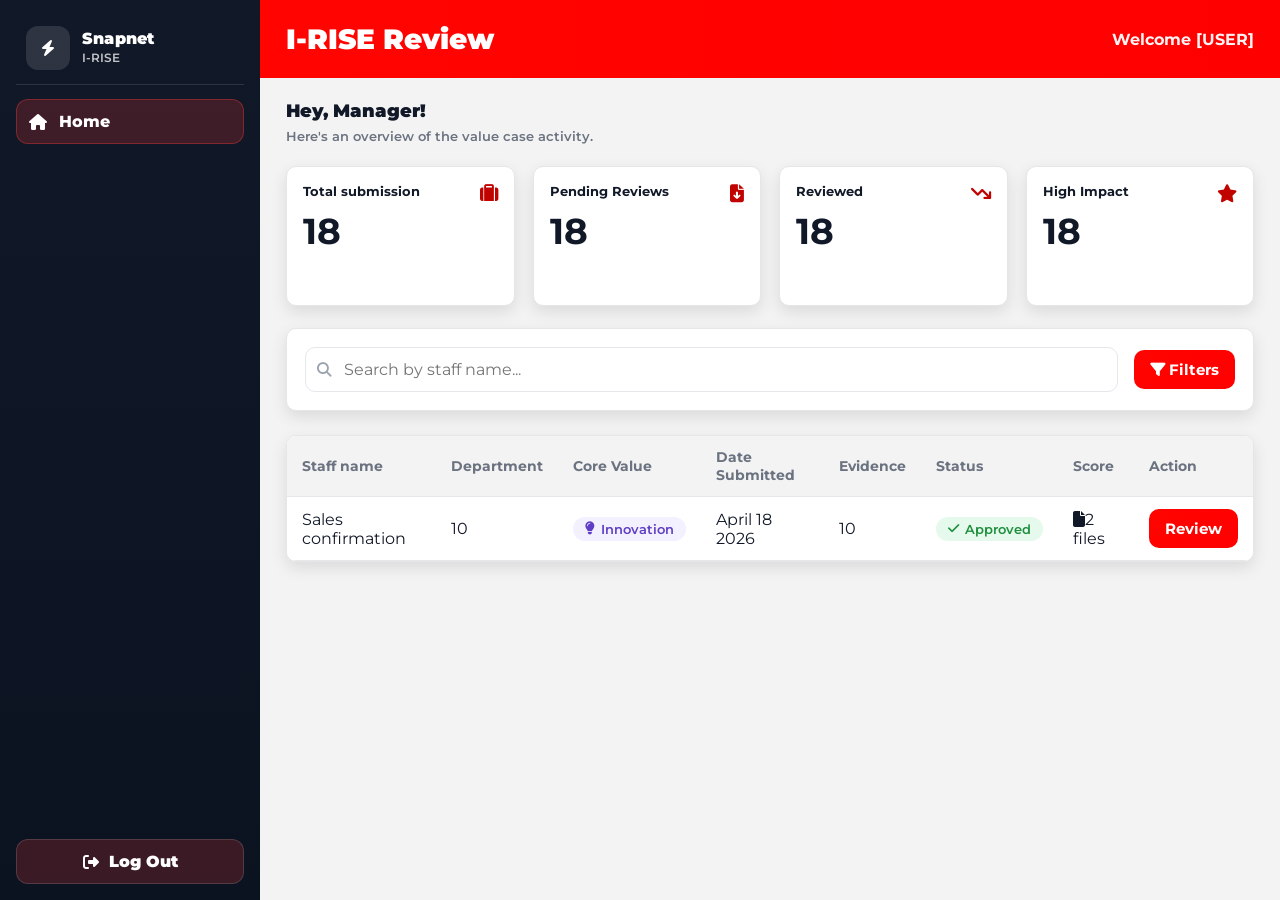
==== commit e59683f3: "updated draft" ====
--- a/managerside.html
+++ b/managerside.html
@@ -5,15 +5,15 @@
     <meta name="viewport" content="width=device-width, initial-scale=1.0" />
     <meta http-equiv="X-UA-Compatible" content="ie=edge" />
     <title>I-RISE Review</title>
-    <link rel="stylesheet" href="manage.css">
+    <link rel="stylesheet" href="manage.css" />
     <link rel="stylesheet" href="https://cdnjs.cloudflare.com/ajax/libs/font-awesome/6.4.0/css/all.min.css"/>
   </head>
   <body>
-    <div class="app-shell">
+    <div class="layout">
       <aside class="sidebar" id="managerSidebar">
         <div class="sidebar__brand">
           <div class="brand__mark"><i class="fa-solid fa-bolt"></i></div>
-          <div>
+          <div class="brand__text">
             <div class="brand__name">Snapnet</div>
             <div class="brand__sub">I-RISE</div>
           </div>
@@ -24,7 +24,7 @@
             <i class="fa-solid fa-house"></i>
             <span>Home</span>
           </button>
-                  </nav>
+        </nav>
 
         <div class="sidebar__spacer"></div>
 
@@ -36,267 +36,302 @@
 
       <div class="sidebar-overlay" id="managerSidebarOverlay"></div>
 
-      <main class="main-area">
-        <div class="container">
-          <header class="header">
-            <div class="header-left">
+      <section class="content">
+        <header class="topbar">
+          <div class="topbar__inner">
+            <div class="topbar__left">
               <button class="sidebar-toggle" id="managerSidebarToggle" type="button" aria-label="Open sidebar menu">
-                <i class="fa-solid fa-bolt"></i>
+                <i class="fa-solid fa-bars"></i>
               </button>
-              <h1>I-RISE Review</h1>
-            </div>
-            <p>Welcome [USER]</p>
-          </header>
-
-          <div class="cardContainer">
-            <div class="metricCard">
-              <div class="card-title">
-                <p>Total submission</p>
-                <div class="imgPLC"><i class="fa-solid fa-suitcase"></i></div>
+              <h1 class="topbar__title">I-RISE Review</h1>
+            </div>
+            <div class="topbar__right">Welcome <strong>[USER]</strong></div>
+          </div>
+        </header>
+
+        <main class="main">
+          <section class="page is-visible" aria-label="Manager overview">
+            <div class="page-head">
+              <h2 class="page-title">Hey, Manager!</h2>
+              <p class="page-sub">Here's an overview of the value case activity.</p>
+            </div>
+
+            <div class="overview-grid">
+              <article class="card overview-card">
+                <div class="overview-card__left">
+                  <div class="overview-card__label">Total submission</div>
+                  <div class="overview-card__value">18</div>
+                </div>
+                <div class="overview-card__icon" aria-hidden="true"><i class="fa-solid fa-suitcase"></i></div>
+              </article>
+
+              <article class="card overview-card">
+                <div class="overview-card__left">
+                  <div class="overview-card__label">Pending Reviews</div>
+                  <div class="overview-card__value">18</div>
+                </div>
+                <div class="overview-card__icon" aria-hidden="true"><i class="fa-solid fa-file-arrow-down"></i></div>
+              </article>
+
+              <article class="card overview-card">
+                <div class="overview-card__left">
+                  <div class="overview-card__label">Reviewed</div>
+                  <div class="overview-card__value">18</div>
+                </div>
+                <div class="overview-card__icon" aria-hidden="true"><i class="fa-solid fa-arrow-trend-down"></i></div>
+              </article>
+
+              <article class="card overview-card">
+                <div class="overview-card__left">
+                  <div class="overview-card__label">High Impact</div>
+                  <div class="overview-card__value">18</div>
+                </div>
+                <div class="overview-card__icon" aria-hidden="true"><i class="fa-solid fa-star"></i></div>
+              </article>
+            </div>
+
+            <div class="controls">
+              <div class="card controls-container">
+                <div class="search-wrapper">
+                  <i class="fas fa-search search-icon"></i>
+                  <input type="text" id="searchInput" placeholder="Search by staff name..." class="search-input"/>
+                </div>
+
+                <div class="filter-actions">
+                  <button id="filterBtn" class="filter-btn" type="button">
+                    <i class="fas fa-filter"></i> Filters
+                  </button>
+                </div>
+
+                <div class="filter-popover" id="managerFilterPopover">
+                  <div class="filter-popover__header">
+                    <div class="filter-popover__title">Filter submissions</div>
+                    <button class="filter-popover__close" id="managerFilterClose" type="button">&times;</button>
+                  </div>
+
+                  <div class="filter-grid">
+                    <div>
+                      <label class="form-label" for="departmentFilter">Department</label>
+                      <select id="departmentFilter" class="filter-select">
+                        <option value="">Department</option>
+                        <option value="Sales">Sales</option>
+                        <option value="Pre Sales">Pre Sales</option>
+                        <option value="AppDev">AppDev</option>
+                        <option value="CSI">CSI</option>
+                        <option value="Data">Data</option>
+                        <option value="AI">AI</option>
+                        <option value="Marketing">Marketing</option>
+                        <option value="Finance">Finance</option>
+                      </select>
+                    </div>
+
+                    <div>
+                      <label class="form-label" for="coreValueFilter">Core Value</label>
+                      <select id="coreValueFilter" class="filter-select">
+                        <option value="">Core Value</option>
+                        <option value="Innovation">Innovation</option>
+                        <option value="Integrity">Integrity</option>
+                        <option value="Resilience">Resilience</option>
+                        <option value="Synergy">Synergy</option>
+                        <option value="Excellence">Excellence</option>
+                      </select>
+                    </div>
+
+                    <div>
+                      <label class="form-label" for="statusFilter">Status</label>
+                      <select id="statusFilter" class="filter-select">
+                        <option value="">Status</option>
+                        <option value="Pending">Pending</option>
+                        <option value="Reviewed">Reviewed</option>
+                      </select>
+                    </div>
+
+                    <div>
+                      <label class="form-label" for="scoreFilter">Score</label>
+                      <select id="scoreFilter" class="filter-select">
+                        <option value="">Score</option>
+                        <option value="1">1</option>
+                        <option value="2">2</option>
+                        <option value="3">3</option>
+                        <option value="4">4</option>
+                        <option value="5">5</option>
+                      </select>
+                    </div>
+                  </div>
+
+                  <div class="filter-popover__footer">
+                    <button class="filter-reset-btn" id="managerFilterReset" type="button">Reset</button>
+                    <button class="filter-apply-btn" id="managerFilterApply" type="button">Apply</button>
+                  </div>
+                </div>
               </div>
-              <div class="Value">
-                <h2>18</h2>
+            </div>
+
+            <div class="card table-card">
+              <div class="table-wrap">
+                <table class="SubmissionTable table">
+                  <thead class="theader">
+                    <tr>
+                      <th>Staff name</th>
+                      <th>Department</th>
+                      <th>Core Value</th>
+                      <th>Date Submitted</th>
+                      <th>Evidence</th>
+                      <th>Status</th>
+                      <th>Score</th>
+                      <th>Action</th>
+                    </tr>
+                  </thead>
+                  <tbody>
+                    <tr class="content-row">
+                      <td id="staffName">Sales confirmation</td>
+                      <td id="department">10</td>
+                      <td id="coreVal">
+                        <span class="core" data-core="innovation">
+                          <i class="fa-solid fa-lightbulb"></i>Innovation
+                        </span>
+                      </td>
+                      <td id="date">April 18 2026</td>
+                      <td id="Evidence">10</td>
+                      <td>
+                        <span class="status" data-status="Approved">
+                          <i class="fa-solid fa-check"></i>Approved
+                        </span>
+                      </td>
+                      <td id="score"><i class="fa-solid fa-file"></i>2 files</td>
+                      <td id="Action">
+                        <button class="reviewBtn" type="button">Review</button>
+                      </td>
+                    </tr>
+                  </tbody>
+                </table>
               </div>
-            </div>
-            <div class="metricCard">
-              <div class="card-title">
-                <p>Pending Reviews</p>
-                <div class="imgPLC"><i class="fa-solid fa-file-arrow-down"></i></div>
+
+              <div id="emptyState" class="empty-state">
+                <i class="fa-solid fa-cloud"></i>
+                <h3>No forecast</h3>
+                <p>wetin you wan make i put for you?</p>
               </div>
-              <h2>18</h2>
-            </div>
-            <div class="metricCard">
-              <div class="card-title">
-                <p>Reviewed</p>
-                <div class="imgPLC"><i class="fa-solid fa-arrow-trend-down"></i></div>
+            </div>
+
+            <div id="reviewOverlay" class="review-overlay">
+              <div class="review-panel">
+                <div class="review-header">
+                  <h3>Review Submission</h3>
+                  <button id="closeReview" class="close-btn" type="button">&times;</button>
+                </div>
+
+                <div class="review-body">
+                  <div class="review-left">
+                    <h4>Submission Details</h4>
+                    <p><strong>Staff:</strong> Jane Doe</p>
+                    <p><strong>Department:</strong> Sales</p>
+                    <p><strong>Core Value:</strong> Innovation</p>
+                    <p><strong>Date:</strong> Feb 10, 2026</p>
+
+                    <div class="description-box">
+                      Jane developed a new automation process that improved reporting efficiency by 35%.
+                    </div>
+
+                    <div class="evidence-section">
+                      <h4>Evidence</h4>
+                      <div class="evidence-file">Report.pdf</div>
+                      <div class="evidence-file">Screenshot.png</div>
+                    </div>
+                  </div>
+
+                  <div class="review-right">
+                    <h4>Manager Comments</h4>
+                    <textarea placeholder="Write your feedback..."></textarea>
+
+                    <h4>Score (1–5)</h4>
+                    <div class="rubric">
+                      <div class="rubric-row" data-criterion="authenticity">
+                        <span class="rubric-label">Authenticity</span>
+                        <div class="rating-stars">
+                          <button type="button" data-value="1">&#9733;</button>
+                          <button type="button" data-value="2">&#9733;</button>
+                          <button type="button" data-value="3">&#9733;</button>
+                          <button type="button" data-value="4">&#9733;</button>
+                          <button type="button" data-value="5">&#9733;</button>
+                        </div>
+                      </div>
+
+                      <div class="rubric-row" data-criterion="initiative">
+                        <span class="rubric-label">Initiative</span>
+                        <div class="rating-stars">
+                          <button type="button" data-value="1">&#9733;</button>
+                          <button type="button" data-value="2">&#9733;</button>
+                          <button type="button" data-value="3">&#9733;</button>
+                          <button type="button" data-value="4">&#9733;</button>
+                          <button type="button" data-value="5">&#9733;</button>
+                        </div>
+                      </div>
+
+                      <div class="rubric-row" data-criterion="impact">
+                        <span class="rubric-label">Impact</span>
+                        <div class="rating-stars">
+                          <button type="button" data-value="1">&#9733;</button>
+                          <button type="button" data-value="2">&#9733;</button>
+                          <button type="button" data-value="3">&#9733;</button>
+                          <button type="button" data-value="4">&#9733;</button>
+                          <button type="button" data-value="5">&#9733;</button>
+                        </div>
+                      </div>
+
+                      <div class="rubric-row" data-criterion="alignment">
+                        <span class="rubric-label">Alignment (Integrity)</span>
+                        <div class="rating-stars">
+                          <button type="button" data-value="1">&#9733;</button>
+                          <button type="button" data-value="2">&#9733;</button>
+                          <button type="button" data-value="3">&#9733;</button>
+                          <button type="button" data-value="4">&#9733;</button>
+                          <button type="button" data-value="5">&#9733;</button>
+                        </div>
+                      </div>
+                    </div>
+
+                    <div class="final-score">
+                      <span class="final-score__label">Final score</span>
+                      <span class="final-score__value" id="finalScoreValue">0.0 / 5.0</span>
+                    </div>
+                  </div>
+                </div>
+
+                <div class="review-footer">
+                  <button class="cancel-btn" id="cancelReview" type="button">Cancel</button>
+                  <button class="submit-btn" type="button">Submit Review</button>
+                </div>
               </div>
-              <h2>18</h2>
-            </div>
-            <div class="metricCard">
-              <div class="card-title">
-                <p>High Impact</p>
-                <div class="imgPLC"><i class="fa-solid fa-star"></i></div>
-              </div>
-              <h2>18</h2>
-            </div>
-          </div>
-
-          <div class="controls">
-            <div class="controls-container">
-              <div class="search-wrapper">
-                <i class="fas fa-search search-icon"></i>
-                <input type="text" id="searchInput" placeholder="Search by staff name..." class="search-input"/>
-              </div>
-
-              <div class="filter-actions">
-                <button id="filterBtn" class="filter-btn" type="button">
-                  <i class="fas fa-filter"></i> Filters
-                </button>
-              </div>
-
-              <div class="filter-popover" id="managerFilterPopover">
-                <div class="filter-popover__header">
-                  <div class="filter-popover__title">Filter submissions</div>
-                  <button class="filter-popover__close" id="managerFilterClose" type="button">&times;</button>
-                </div>
-
-                <div class="filter-grid">
-                  <div>
-                    <label class="form-label" for="departmentFilter">Department</label>
-                    <select id="departmentFilter" class="filter-select">
-                      <option value="">Department</option>
-                      <option value="Sales">Sales</option>
-                      <option value="Pre Sales">Pre Sales</option>
-                      <option value="AppDev">AppDev</option>
-                      <option value="CSI">CSI</option>
-                      <option value="Data">Data</option>
-                      <option value="AI">AI</option>
-                      <option value="Marketing">Marketing</option>
-                      <option value="Finance">Finance</option>
-                    </select>
-                  </div>
-
-                  <div>
-                    <label class="form-label" for="coreValueFilter">Core Value</label>
-                    <select id="coreValueFilter" class="filter-select">
-                      <option value="">Core Value</option>
-                      <option value="Innovation">Innovation</option>
-                      <option value="Integrity">Integrity</option>
-                      <option value="Resilience">Resilience</option>
-                      <option value="Synergy">Synergy</option>
-                      <option value="Excellence">Excellence</option>
-                    </select>
-                  </div>
-
-                  <div>
-                    <label class="form-label" for="statusFilter">Status</label>
-                    <select id="statusFilter" class="filter-select">
-                      <option value="">Status</option>
-                      <option value="Pending">Pending</option>
-                      <option value="Reviewed">Reviewed</option>
-                    </select>
-                  </div>
-
-                  <div>
-                    <label class="form-label" for="scoreFilter">Score</label>
-                    <select id="scoreFilter" class="filter-select">
-                      <option value="">Score</option>
-                      <option value="1">1</option>
-                      <option value="2">2</option>
-                      <option value="3">3</option>
-                      <option value="4">4</option>
-                      <option value="5">5</option>
-                    </select>
-                  </div>
-                </div>
-
-                <div class="filter-popover__footer">
-                  <button class="filter-reset-btn" id="managerFilterReset" type="button">Reset</button>
-                  <button class="filter-apply-btn" id="managerFilterApply" type="button">Apply</button>
-                </div>
-              </div>
-            </div>
-          </div>
-
-          <div class="table-container">
-            <table class="SubmissionTable">
-              <thead class="theader">
-                <tr>
-                  <th>Staff name</th>
-                  <th>Department</th>
-                  <th>Core Value</th>
-                  <th>Date Submitted</th>
-                  <th>Evidence</th>
-                  <th>Status</th>
-                  <th>Score</th>
-                  <th>Action</th>
-                </tr>
-              </thead>
-              <tr class="content-row">
-                <td id="staffName">Sales confirmation</td>
-                <td id="department">10</td>
-                <td id="coreVal">
-                  <span class="core" data-core="innovation">
-                    <i class="fa-solid fa-lightbulb"></i>Innovation
-                  </span>
-                </td>
-                <td id="date">April 18 2026</td>
-                <td id="Evidence">10</td>
-                <td>
-                  <span class="status" data-status="Approved">
-                    <i class="fa-solid fa-check"></i>Approved
-                  </span>
-                </td>
-                <td id="score"><i class="fa-solid fa-file"></i>2 files</td>
-                <td id="Action">
-                  <button class="reviewBtn" type="button">Review</button>
-                </td>
-              </tr>
-            </table>
-
-            <div id="emptyState" class="empty-state">
-              <i class="fa-solid fa-cloud"></i>
-              <h3>No forecast</h3>
-              <p>wetin you wan make i put for you?</p>
-            </div>
-          </div>
-
-          <div id="reviewOverlay" class="review-overlay">
-            <div class="review-panel">
-              <div class="review-header">
-                <h3>Review Submission</h3>
-                <button id="closeReview" class="close-btn" type="button">&times;</button>
-              </div>
-
-              <div class="review-body">
-                <div class="review-left">
-                  <h4>Submission Details</h4>
-                  <p><strong>Staff:</strong> Jane Doe</p>
-                  <p><strong>Department:</strong> Sales</p>
-                  <p><strong>Core Value:</strong> Innovation</p>
-                  <p><strong>Date:</strong> Feb 10, 2026</p>
-
-                  <div class="description-box">
-                    Jane developed a new automation process that improved reporting efficiency by 35%.
-                  </div>
-
-                  <div class="evidence-section">
-                    <h4>Evidence</h4>
-                    <div class="evidence-file">Report.pdf</div>
-                    <div class="evidence-file">Screenshot.png</div>
-                  </div>
-                </div>
-
-                <div class="review-right">
-                  <h4>Manager Comments</h4>
-                  <textarea placeholder="Write your feedback..."></textarea>
-
-                  <h4>Score (1–5)</h4>
-                  <div class="rubric">
-                    <div class="rubric-row" data-criterion="authenticity">
-                      <span class="rubric-label">Authenticity</span>
-                      <div class="rating-stars">
-                        <button type="button" data-value="1">&#9733;</button>
-                        <button type="button" data-value="2">&#9733;</button>
-                        <button type="button" data-value="3">&#9733;</button>
-                        <button type="button" data-value="4">&#9733;</button>
-                        <button type="button" data-value="5">&#9733;</button>
-                      </div>
-                    </div>
-
-                    <div class="rubric-row" data-criterion="initiative">
-                      <span class="rubric-label">Initiative</span>
-                      <div class="rating-stars">
-                        <button type="button" data-value="1">&#9733;</button>
-                        <button type="button" data-value="2">&#9733;</button>
-                        <button type="button" data-value="3">&#9733;</button>
-                        <button type="button" data-value="4">&#9733;</button>
-                        <button type="button" data-value="5">&#9733;</button>
-                      </div>
-                    </div>
-
-                    <div class="rubric-row" data-criterion="impact">
-                      <span class="rubric-label">Impact</span>
-                      <div class="rating-stars">
-                        <button type="button" data-value="1">&#9733;</button>
-                        <button type="button" data-value="2">&#9733;</button>
-                        <button type="button" data-value="3">&#9733;</button>
-                        <button type="button" data-value="4">&#9733;</button>
-                        <button type="button" data-value="5">&#9733;</button>
-                      </div>
-                    </div>
-
-                    <div class="rubric-row" data-criterion="alignment">
-                      <span class="rubric-label">Alignment (Integrity)</span>
-                      <div class="rating-stars">
-                        <button type="button" data-value="1">&#9733;</button>
-                        <button type="button" data-value="2">&#9733;</button>
-                        <button type="button" data-value="3">&#9733;</button>
-                        <button type="button" data-value="4">&#9733;</button>
-                        <button type="button" data-value="5">&#9733;</button>
-                      </div>
-                    </div>
-                  </div>
-
-                  <div class="final-score">
-                    <span class="final-score__label">Final score</span>
-                    <span class="final-score__value" id="finalScoreValue">0.0 / 5.0</span>
-                  </div>
-                </div>
-              </div>
-
-              <div class="review-footer">
-                <button class="cancel-btn" id="cancelReview" type="button">Cancel</button>
-                <button class="submit-btn" type="button">Submit Review</button>
-              </div>
-            </div>
-          </div>
-        </div>
-      </main>
+            </div>
+          </section>
+        </main>
+      </section>
     </div>
 
-    <script src="managerside.js">
-     
+    <script>
+      (() => {
+        const sidebar = document.getElementById('managerSidebar');
+        const overlay = document.getElementById('managerSidebarOverlay');
+        const toggle = document.getElementById('managerSidebarToggle');
+        if (!sidebar || !overlay || !toggle) return;
+
+        const closeSidebar = () => {
+          sidebar.classList.remove('active');
+          overlay.classList.remove('active');
+        };
+
+        toggle.addEventListener('click', () => {
+          sidebar.classList.toggle('active');
+          overlay.classList.toggle('active');
+        });
+
+        overlay.addEventListener('click', closeSidebar);
+        window.addEventListener('resize', () => {
+          if (window.innerWidth > 860) closeSidebar();
+        });
+      })();
     </script>
+    <script src="managerside.js"></script>
   </body>
 </html>
--- a/manage.css
+++ b/manage.css
@@ -1,267 +1,315 @@
-@import url("https://fonts.googleapis.com/css2?family=Montserrat:wght@300;400;500;600&display=swap");
-
-:root{
-  --bg:#ffffff;
-  --surface:#ffffff;
-  --surface-soft:#f6f6f8;
-  --line:#e5e7eb;
-  --text:#111111;
-  --muted:#6b7280;
-  --red-1:rgb(209, 40, 40);
-  --red-2:rgb(255, 97, 97);
-  --dark-1:#111827;
-  --dark-2:#0b1220;
-  --shadow:0 10px 30px rgba(15, 23, 42, 0.08);
-  --radius:16px;
-}
-
-*{box-sizing:border-box;margin:0;padding:0}
-html,body{height:100%}
-body{
-  font-family:'Montserrat', serif;
-  font-weight:400;
-  color:var(--text);
-  background-color:#ffffff;
-  line-height:1.6;
-}
-
-h1,h2,h3,h4,h5,h6,strong,th,#Title,.page-label,.sidebar__title,.sidebar__sub,.nav__item,.metricCard h2{
-  font-weight:600;
-}
-
-p,td,span,label,input,select,textarea,button,div{
-  font-weight:400;
-}
-
-.app-shell{
-  min-height:100vh;
-  display:grid;
-  grid-template-columns:260px 1fr;
-  background-image:
-    linear-gradient(to right, var(--red-1), var(--red-2)),
-    linear-gradient(rgb(235, 235, 235), white);
-  background-size:100% 15vh, 100% 85vh;
-  background-position:top, bottom;
-  background-repeat:no-repeat;
-}
-
-.sidebar{
-  background:linear-gradient(180deg, var(--dark-1), var(--dark-2));
-  color:#fff;
-  padding:18px 16px;
-  display:flex;
-  flex-direction:column;
-  position:relative;
-  z-index:20;
-}
-.sidebar__brand{
-  display:flex;
-  align-items:center;
-  gap:12px;
-  padding:10px 10px 16px;
-  border-bottom:1px solid rgba(255,255,255,.12);
-}
-.brand__mark{
-  width:44px;
-  height:44px;
-  border-radius:12px;
-  display:grid;
-  place-items:center;
-  background:rgba(255,255,255,.12);
-  font-size:18px;
-}
-.brand__name{
-  font-size:1rem;
-  letter-spacing:.02em;
-}
-.brand__sub{
-  font-size:.78rem;
-  opacity:.8;
-  margin-top:2px;
-}
-.nav{
-  margin-top:16px;
-  display:flex;
-  flex-direction:column;
-  gap:8px;
-}
-.nav__item{
-  width:100%;
-  border:1px solid rgba(255,255,255,.12);
-  background:transparent;
-  color:#fff;
-  border-radius:12px;
-  padding:12px 14px;
-  display:flex;
-  align-items:center;
-  gap:10px;
-  cursor:pointer;
-}
-.nav__item.is-active{
-  background:rgba(255,255,255,.08);
-  border-color:rgba(255,255,255,.2);
-}
-.sidebar__spacer{flex:1}
-.logout{
-  width:100%;
-  border:1px solid rgba(255,255,255,.12);
-  background:rgba(255,255,255,.08);
-  color:#fff;
-  border-radius:12px;
-  padding:12px 14px;
-  cursor:pointer;
-  display:flex;
-  align-items:center;
-  justify-content:center;
-  gap:8px;
-  font-weight:500;
-}
-
-.sidebar-overlay{
-  position:fixed;
-  inset:0;
-  background:rgba(15,23,42,.38);
-  opacity:0;
-  visibility:hidden;
-  transition:.25s ease;
-  z-index:15;
-}
-.sidebar-overlay.active{
-  opacity:1;
-  visibility:visible;
-}
-
-.main-area{
-  min-width:0;
-}
-
-.container{
-  max-width:1380px;
-  margin:0 auto;
-  padding:0 28px 40px;
-}
-
-.header{
-  text-align:left;
-  display:flex;
-  flex-direction:row;
-  justify-content:space-between;
-  align-items:center;
-  gap:16px;
-  margin-bottom:48px;
-  margin-top:32px;
-  color:white;
-}
-.header h1{
-  font-size:2rem;
-}
-.header p{
-  font-size:1.05rem;
-  font-weight:400;
-}
-
-.header-left{
-  display:flex;
-  align-items:center;
-  gap:14px;
-}
-
-.sidebar-toggle{
-  width:44px;
-  height:44px;
-  border:none;
-  border-radius:12px;
-  background:rgba(255,255,255,.18);
-  color:#fff;
-  display:inline-flex;
-  align-items:center;
-  justify-content:center;
-  cursor:pointer;
-  backdrop-filter:blur(8px);
-  font-size:1rem;
-}
-
-.cardContainer{
-  display:grid;
-  grid-template-columns:repeat(4, minmax(0,1fr));
-  gap:25px;
-  margin-bottom:32px;
-}
-
-.metricCard{
-  position:relative;
-  background-color:white;
-  min-height:148px;
-  padding:1.5rem;
-  border-radius:16px;
-  box-shadow:0 1px 5px rgba(0, 0, 0, 0.16);
-  overflow:hidden;
-}
-.metricCard h2{
-  font-size:2.25rem;
-}
-.card-title{
-  display:flex;
-  justify-content:space-between;
-  flex-direction:row;
-  gap:10px;
-}
-.card-title p{
-  font-weight:500;
-}
-.imgPLC{
-  color:rgb(255, 97, 97);
-  font-size:1.4rem;
-}
-
-.controls{
-  margin-bottom:24px;
-}
-.controls-container{
-  background-color:white;
-  border-radius:16px;
-  box-shadow:0 4px 10px rgba(0, 0, 0, 0.05);
-  padding:18px;
-  display:flex;
-  align-items:center;
-  justify-content:space-between;
-  gap:16px;
-  position:relative;
-}
-
-.search-wrapper{
-  position:relative;
-  flex:1;
-  min-width:240px;
-}
-.search-icon{
-  position:absolute;
-  top:50%;
-  left:12px;
-  transform:translateY(-50%);
-  color:#9ca3af;
-  font-size:.9rem;
-}
-.search-input{
-  width:100%;
-  padding:12px 15px 12px 38px;
-  border:1px solid #e5e7eb;
-  border-radius:10px;
-  font-size:.95rem;
-  font-family:'Montserrat', serif;
-}
+@import url("https://fonts.googleapis.com/css2?family=Montserrat:wght@400;500;600;700;800;900&display=swap");
+
+:root {
+  --red1: #ff0400;
+  --red2: #ff0000;
+  --bg: #f3f3f3;
+  --card: #ffffff;
+  --text: #111827;
+  --muted: #6b7280;
+  --line: #e6e6e6;
+  --icon: #c10300;
+  --sidebar: #111827;
+  --sidebar2: #0b1220;
+  --shadow: 0 6px 16px rgba(0, 0, 0, 0.1);
+  --radius: 10px;
+}
+
+* {
+  box-sizing: border-box;
+  margin: 0;
+  padding: 0;
+}
+
+html,
+body {
+  min-height: 100%;
+}
+
+body {
+  font-family: "Montserrat", sans-serif;
+  background: var(--bg);
+  color: var(--text);
+}
+
+button,
+input,
+select,
+textarea {
+  font: inherit;
+}
+
+.layout {
+  min-height: 100vh;
+  display: grid;
+  grid-template-columns: 260px 1fr;
+}
+
+.sidebar {
+  background: linear-gradient(180deg, var(--sidebar), var(--sidebar2));
+  color: #fff;
+  padding: 16px;
+  display: flex;
+  flex-direction: column;
+  position: relative;
+  z-index: 30;
+}
+
+.sidebar__brand {
+  display: flex;
+  gap: 12px;
+  align-items: center;
+  padding: 10px 10px 14px;
+  border-bottom: 1px solid rgba(255, 255, 255, 0.12);
+}
+
+.brand__mark {
+  width: 44px;
+  height: 44px;
+  border-radius: 12px;
+  display: grid;
+  place-items: center;
+  background: rgba(255, 255, 255, 0.12);
+}
+
+.brand__text {
+  line-height: 1.05;
+}
+
+.brand__name {
+  font-weight: 900;
+  letter-spacing: 0.2px;
+}
+
+.brand__sub {
+  font-size: 12px;
+  opacity: 0.75;
+  margin-top: 4px;
+  font-weight: 600;
+}
+
+.nav {
+  margin-top: 14px;
+  display: flex;
+  flex-direction: column;
+  gap: 8px;
+}
+
+.nav__item {
+  width: 100%;
+  border: 1px solid rgba(255, 255, 255, 0.12);
+  background: transparent;
+  color: #fff;
+  border-radius: 12px;
+  padding: 12px;
+  font-weight: 800;
+  display: flex;
+  align-items: center;
+  gap: 12px;
+  cursor: pointer;
+}
+
+.nav__item i {
+  width: 18px;
+  text-align: center;
+}
+
+.nav__item.is-active {
+  background: rgba(229, 57, 53, 0.22);
+  border-color: rgba(229, 57, 53, 0.4);
+}
+
+.sidebar__spacer {
+  flex: 1;
+}
+
+.logout {
+  width: 100%;
+  border: 1px solid rgba(255, 255, 255, 0.14);
+  background: rgba(229, 57, 53, 0.22);
+  color: #fff;
+  border-radius: 12px;
+  padding: 12px;
+  font-weight: 900;
+  cursor: pointer;
+  display: flex;
+  align-items: center;
+  justify-content: center;
+  gap: 10px;
+}
+
+.sidebar-overlay {
+  position: fixed;
+  inset: 0;
+  background: rgba(0, 0, 0, 0.42);
+  opacity: 0;
+  visibility: hidden;
+  transition: 0.25s ease;
+  z-index: 20;
+}
+
+.sidebar-overlay.active {
+  opacity: 1;
+  visibility: visible;
+}
+
+.content {
+  display: flex;
+  flex-direction: column;
+  min-width: 0;
+}
+
+.topbar {
+  background: linear-gradient(90deg, var(--red1), var(--red2));
+  color: #fff;
+  padding: 22px 26px;
+}
+
+.topbar__inner,
+.topbar__left {
+  display: flex;
+  align-items: center;
+  justify-content: space-between;
+  gap: 16px;
+}
+
+.topbar__left {
+  justify-content: flex-start;
+}
+
+.topbar__title {
+  margin: 0;
+  font-size: 28px;
+  font-weight: 900;
+}
+
+.topbar__right {
+  font-weight: 700;
+  opacity: 0.95;
+}
+
+.sidebar-toggle {
+  display: none;
+  width: 42px;
+  height: 42px;
+  border: 1px solid rgba(255, 255, 255, 0.2);
+  border-radius: 12px;
+  background: rgba(255, 255, 255, 0.12);
+  color: #fff;
+  cursor: pointer;
+}
+
+.main {
+  padding: 22px 26px 34px;
+  max-width: 1200px;
+}
+
+.page-head {
+  margin-bottom: 22px;
+}
+
+.page-title {
+  margin: 0;
+  font-size: 18px;
+  font-weight: 900;
+}
+
+.page-sub {
+  margin-top: 6px;
+  font-size: 13px;
+  font-weight: 600;
+  color: var(--muted);
+}
+
+.card {
+  background: var(--card);
+  border: 1px solid var(--line);
+  border-radius: var(--radius);
+  box-shadow: var(--shadow);
+}
+
+.overview-grid {
+  display: grid;
+  grid-template-columns: repeat(4, minmax(0, 1fr));
+  gap: 18px;
+  margin-bottom: 22px;
+}
+
+.overview-card {
+  width: 100%;
+  min-height: 140px;
+  padding: 16px;
+  display: flex;
+  align-items: flex-start;
+  justify-content: space-between;
+  gap: 14px;
+}
+
+.overview-card__label {
+  font-size: 13px;
+  font-weight: 700;
+}
+
+.overview-card__value {
+  margin-top: 10px;
+  font-size: 36px;
+  font-weight: 700;
+}
+
+
+
+.overview-card__icon {
+  color: var(--icon);
+  font-size: 18px;
+}
+
+.controls {
+  margin-bottom: 24px;
+}
+
+.controls-container {
+  padding: 18px;
+  display: flex;
+  align-items: center;
+  justify-content: space-between;
+  gap: 16px;
+  position: relative;
+}
+
+.search-wrapper {
+  position: relative;
+  flex: 1;
+  min-width: 240px;
+}
+
+.search-icon {
+  position: absolute;
+  top: 50%;
+  left: 12px;
+  transform: translateY(-50%);
+  color: #9ca3af;
+  font-size: 0.9rem;
+}
+
+.search-input {
+  width: 100%;
+  padding: 12px 15px 12px 38px;
+  border: 1px solid #e5e7eb;
+  border-radius: 10px;
+}
+
 .search-input:focus,
 .filter-select:focus,
-.review-right textarea:focus{
-  outline:none;
-  border-color:rgb(255, 97, 97);
-  box-shadow:0 0 0 3px rgba(255,97,97,.12);
-}
-
-.filter-actions{
-  display:flex;
-  align-items:center;
-  gap:10px;
+.review-right textarea:focus {
+  outline: none;
+  border-color: rgb(255, 97, 97);
+  box-shadow: 0 0 0 3px rgba(255, 97, 97, 0.12);
+}
+
+.filter-actions {
+  display: flex;
+  align-items: center;
+  gap: 10px;
 }
 
 .filter-btn,
@@ -269,394 +317,452 @@
 .submit-btn,
 .cancel-btn,
 .filter-reset-btn,
-.filter-apply-btn{
-  border:none;
-  border-radius:10px;
-  padding:10px 16px;
-  cursor:pointer;
-  font-size:.95rem;
-  font-family:'Montserrat', serif;
+.filter-apply-btn {
+  border: none;
+  border-radius: 10px;
+  padding: 10px 16px;
+  cursor: pointer;
+  font-size: 0.95rem;
 }
 
 .filter-btn,
 .reviewBtn,
 .submit-btn,
-.filter-apply-btn{
-  background:linear-gradient(135deg, var(--red-1), var(--red-2));
-  color:white;
-  font-weight:500;
+.filter-apply-btn {
+  background: linear-gradient(135deg, var(--red1), var(--red2));
+  color: white;
+  font-weight: 700;
 }
 
 .filter-reset-btn,
-.cancel-btn{
-  background:#f3f4f6;
-  color:#111;
-}
-
-.filter-popover{
-  position:absolute;
-  top:calc(100% + 12px);
-  right:18px;
-  width:min(360px, calc(100vw - 56px));
-  background:white;
-  border:1px solid #ececec;
-  border-radius:18px;
-  box-shadow:var(--shadow);
-  padding:18px;
-  display:none;
-  z-index:12;
-}
-.filter-popover.active{
-  display:block;
-}
-.filter-popover__header{
-  display:flex;
-  align-items:center;
-  justify-content:space-between;
-  margin-bottom:14px;
-}
-.filter-popover__title{
-  font-size:1.05rem;
-  font-weight:600;
-}
-.filter-popover__close{
-  border:none;
-  background:none;
-  color:#9ca3af;
-  font-size:1.25rem;
-  cursor:pointer;
-}
-.filter-grid{
-  display:grid;
-  grid-template-columns:1fr;
-  gap:14px;
-}
-.form-label{
-  display:block;
-  margin-bottom:7px;
-  font-size:.92rem;
-  color:#555;
-}
+.cancel-btn {
+  background: #f3f4f6;
+  color: #111;
+  font-weight: 700;
+}
+
+.filter-popover {
+  position: absolute;
+  top: calc(100% + 12px);
+  right: 18px;
+  width: min(360px, calc(100vw - 56px));
+  background: white;
+  border: 1px solid #ececec;
+  border-radius: 18px;
+  box-shadow: var(--shadow);
+  padding: 18px;
+  display: none;
+  z-index: 12;
+}
+
+.filter-popover.active {
+  display: block;
+}
+
+.filter-popover__header {
+  display: flex;
+  align-items: center;
+  justify-content: space-between;
+  margin-bottom: 14px;
+}
+
+.filter-popover__title {
+  font-size: 1.05rem;
+  font-weight: 700;
+}
+
+.filter-popover__close {
+  border: none;
+  background: none;
+  color: #9ca3af;
+  font-size: 1.25rem;
+  cursor: pointer;
+}
+
+.filter-grid {
+  display: grid;
+  grid-template-columns: 1fr;
+  gap: 14px;
+}
+
+.form-label {
+  display: block;
+  margin-bottom: 7px;
+  font-size: 0.92rem;
+  color: #555;
+  font-weight: 600;
+}
+
 .filter-select,
-.form-input{
-  width:100%;
-  padding:12px 14px;
-  border:1px solid #ddd;
-  border-radius:10px;
-  font-size:.95rem;
-  font-family:'Montserrat', serif;
-  background:#fff;
-}
-.filter-popover__footer{
-  display:flex;
-  justify-content:flex-end;
-  gap:10px;
-  margin-top:16px;
-}
-
-.table-container{
-  overflow:auto;
-  background-color:white;
-  box-shadow:0 1px 5px rgba(0, 0, 0, 0.16);
-  border-radius:16px;
-}
-.SubmissionTable{
-  width:100%;
-  background-color:white;
-  border-spacing:0;
-  border-collapse:collapse;
-  min-width:960px;
-}
-.theader{
-  text-align:left;
-  background-color:rgb(233, 233, 233);
-  color:rgb(107, 107, 107);
-  font-size:.9rem;
-}
-td,th{
-  border-bottom:1px solid rgb(181, 181, 181);
-  padding:12px 15px;
-}
+.form-input {
+  width: 100%;
+  padding: 12px 14px;
+  border: 1px solid #ddd;
+  border-radius: 10px;
+  background: #fff;
+}
+
+.filter-popover__footer {
+  display: flex;
+  justify-content: flex-end;
+  gap: 10px;
+  margin-top: 16px;
+}
+
+.table-card {
+  overflow: hidden;
+}
+
+.table-wrap {
+  width: 100%;
+  overflow: auto;
+}
+
+.SubmissionTable,
+.table {
+  width: 100%;
+  border-spacing: 0;
+  border-collapse: collapse;
+  min-width: 960px;
+  background: #fff;
+}
+
+.theader {
+  text-align: left;
+  background: #f3f3f3;
+  color: #6b7280;
+  font-size: 0.9rem;
+  font-weight: 700;
+}
+
+th,
+td {
+  border-bottom: 1px solid #e5e7eb;
+  padding: 12px 15px;
+}
+
 .status,
-.core{
-  display:inline-flex;
-  align-items:center;
-  gap:6px;
-  padding:4px 12px;
-  border-radius:999px;
-  font-size:13px;
-  font-weight:500;
-}
+.core {
+  display: inline-flex;
+  align-items: center;
+  gap: 6px;
+  padding: 4px 12px;
+  border-radius: 999px;
+  font-size: 13px;
+  font-weight: 600;
+}
+
 .status[data-status="approved"],
-.status[data-status="Approved"]{
-  background-color:#e6f9ed;
-  color:#1f8f3e;
-}
+.status[data-status="Approved"] {
+  background-color: #e6f9ed;
+  color: #1f8f3e;
+}
+
 .status[data-status="Pending"],
-.status[data-status="pending"]{
-  background-color:#fff8db;
-  color:#e67700;
-}
-.core[data-core="integrity"]{
-  background-color:#e3fafc;
-  color:#0c8599;
-}
-.core[data-core="innovation"]{
-  background-color:#f3f0ff;
-  color:#5f3dc4;
-}
-.core[data-core="Excellence"]{
-  background-color:#ffe3e3;
-  color:#c92a2a;
-}
-.core[data-core="Synergy"]{
-  background-color:#e6fcf5;
-  color:#087f5b;
-}
-.core[data-core="Resilience"]{
-  background-color:#fff7d6;
-  color:#8a6d1d;
-}
-
-.empty-state{
-  text-align:center;
-  margin:0 auto;
-  opacity:0.6;
-  display:none;
-  flex-direction:column;
-  justify-content:center;
-  align-items:center;
-  height:100%;
-}
-
-.review-overlay{
-  position:fixed;
-  inset:0;
-  background:rgba(0, 0, 0, 0.45);
-  display:none;
-  align-items:center;
-  justify-content:center;
-  z-index:9999;
-  padding:20px;
-}
-
-.review-panel{
-  background:white;
-  width:min(1020px, 100%);
-  max-height:90vh;
-  border-radius:18px;
-  display:flex;
-  flex-direction:column;
-  overflow:hidden;
-  box-shadow:var(--shadow);
-}
-.review-header{
-  display:flex;
-  justify-content:space-between;
-  align-items:center;
-  padding:20px 24px;
-  border-bottom:1px solid #eee;
-}
-.close-btn{
-  background:none;
-  border:none;
-  font-size:1.8rem;
-  cursor:pointer;
-  color:#7a7a7a;
-}
-.review-body{
-  display:flex;
-  gap:30px;
-  padding:24px;
-  overflow-y:auto;
-}
-.review-left{
-  flex:1;
-}
+.status[data-status="pending"] {
+  background-color: #fff8db;
+  color: #e67700;
+}
+
+.core[data-core="integrity"] {
+  background-color: #e3fafc;
+  color: #0c8599;
+}
+
+.core[data-core="innovation"] {
+  background-color: #f3f0ff;
+  color: #5f3dc4;
+}
+
+.core[data-core="Excellence"] {
+  background-color: #ffe3e3;
+  color: #c92a2a;
+}
+
+.core[data-core="Synergy"] {
+  background-color: #e6fcf5;
+  color: #087f5b;
+}
+
+.core[data-core="Resilience"] {
+  background-color: #fff7d6;
+  color: #8a6d1d;
+}
+
+.empty-state {
+  text-align: center;
+  margin: 0 auto;
+  opacity: 0.6;
+  display: none;
+  flex-direction: column;
+  justify-content: center;
+  align-items: center;
+  height: 100%;
+  padding: 30px;
+}
+
+.review-overlay {
+  position: fixed;
+  inset: 0;
+  background: rgba(0, 0, 0, 0.45);
+  display: none;
+  align-items: center;
+  justify-content: center;
+  z-index: 9999;
+  padding: 20px;
+}
+
+.review-panel {
+  background: white;
+  width: min(1020px, 100%);
+  max-height: 90vh;
+  border-radius: 18px;
+  display: flex;
+  flex-direction: column;
+  overflow: hidden;
+  box-shadow: var(--shadow);
+}
+
+.review-header {
+  display: flex;
+  justify-content: space-between;
+  align-items: center;
+  padding: 20px 24px;
+  border-bottom: 1px solid #eee;
+}
+
+.close-btn {
+  background: none;
+  border: none;
+  font-size: 1.8rem;
+  cursor: pointer;
+  color: #7a7a7a;
+}
+
+.review-body {
+  display: flex;
+  gap: 30px;
+  padding: 24px;
+  overflow-y: auto;
+}
+
+.review-left {
+  flex: 1;
+}
+
 .review-left h4,
-.review-right h4{
-  margin-bottom:10px;
-  font-size:1.15rem;
-}
-.review-left p{
-  margin-bottom:4px;
-}
-.description-box{
-  margin-top:16px;
-  padding:18px;
-  background:#f8fafc;
-  border-radius:10px;
-  font-size:.95rem;
-}
-.evidence-section{
-  margin-top:12px;
-}
-.evidence-file{
-  background:#eef2ff;
-  padding:12px 14px;
-  border-radius:8px;
-  margin-top:10px;
-  font-size:.92rem;
-}
-.review-right{
-  width:360px;
-  border-left:1px solid #eee;
-  padding-left:24px;
-}
-.review-right textarea{
-  width:100%;
-  height:120px;
-  padding:12px;
-  border-radius:10px;
-  border:1px solid #ddd;
-  resize:none;
-  margin-bottom:20px;
-  font-family:'Montserrat', serif;
-}
-
-.rubric{
-  display:flex;
-  flex-direction:column;
-  gap:14px;
-}
-.rubric-row{
-  display:flex;
-  align-items:center;
-  justify-content:space-between;
-  gap:14px;
-  padding:10px 12px;
-  background:#fafafa;
-  border:1px solid #ededed;
-  border-radius:12px;
-}
-.rubric-label{
-  font-size:.95rem;
-  color:#111;
-}
-.rating-stars{
-  display:flex;
-  gap:4px;
-  flex-shrink:0;
-}
-.rating-stars button{
-  width:28px;
-  height:28px;
-  border:none;
-  background:none;
-  cursor:pointer;
-  color:#d1d5db;
-  font-size:1.35rem;
-  line-height:1;
-  transition:transform .15s ease, color .15s ease;
-}
-.rating-stars button.active{
-  color:#f59e0b;
-}
-.rating-stars button:hover{
-  transform:scale(1.08);
-}
-.final-score{
-  margin-top:18px;
-  padding:14px 16px;
-  border-radius:12px;
-  background:#fff7ed;
-  border:1px solid #fed7aa;
-  display:flex;
-  align-items:center;
-  justify-content:space-between;
-  gap:12px;
-}
-.final-score__label{
-  color:#9a3412;
-}
-.final-score__value{
-  font-size:1.15rem;
-  font-weight:600;
-  color:#9a3412;
-}
-.review-footer{
-  display:flex;
-  justify-content:flex-end;
-  gap:12px;
-  padding:18px 24px;
-  border-top:1px solid #eee;
-}
-
-@media (max-width: 1100px){
-  .cardContainer{
-    grid-template-columns:repeat(2, minmax(0,1fr));
-  }
-}
-
-@media (max-width: 860px){
-  .app-shell{
-    grid-template-columns:1fr;
-  }
-  .sidebar{
-    position:fixed;
-    top:0;
-    left:0;
-    bottom:0;
-    width:260px;
-    transform:translateX(-100%);
-    transition:transform .25s ease;
-    box-shadow:var(--shadow);
-  }
-  .sidebar.active{
-    transform:translateX(0);
-  }
-  .container{
-    padding:0 16px 24px;
-  }
-  .header{
-    margin-top:20px;
-    margin-bottom:28px;
-    flex-wrap:wrap;
-  }
-  .cardContainer{
-    grid-template-columns:1fr;
-    gap:16px;
-  }
-  .controls-container{
-    flex-direction:column;
-    align-items:stretch;
-  }
-  .filter-actions{
-    justify-content:flex-end;
-  }
-  .filter-popover{
-    right:0;
-    width:100%;
-  }
-  .review-body{
-    flex-direction:column;
-  }
-  .review-right{
-    width:100%;
-    border-left:none;
-    border-top:1px solid #eee;
-    padding-left:0;
-    padding-top:20px;
-  }
-}
-
-@media (max-width: 560px){
-  .header h1{
-    font-size:1.55rem;
-  }
-  .metricCard{
-    min-height:130px;
-    padding:1.25rem;
-  }
-  .metricCard h2{
-    font-size:1.95rem;
-  }
-  .rubric-row{
-    flex-direction:column;
-    align-items:flex-start;
-  }
-  .rating-stars{
-    width:100%;
-    justify-content:flex-start;
-  }
-}
+.review-right h4 {
+  margin-bottom: 10px;
+  font-size: 1.15rem;
+}
+
+.review-left p {
+  margin-bottom: 4px;
+}
+
+.description-box {
+  margin-top: 16px;
+  padding: 18px;
+  background: #f8fafc;
+  border-radius: 10px;
+  font-size: 0.95rem;
+}
+
+.evidence-section {
+  margin-top: 12px;
+}
+
+.evidence-file {
+  background: #eef2ff;
+  padding: 12px 14px;
+  border-radius: 8px;
+  margin-top: 10px;
+  font-size: 0.92rem;
+}
+
+.review-right {
+  width: 360px;
+  border-left: 1px solid #eee;
+  padding-left: 24px;
+}
+
+.review-right textarea {
+  width: 100%;
+  height: 120px;
+  padding: 12px;
+  border-radius: 10px;
+  border: 1px solid #ddd;
+  resize: none;
+  margin-bottom: 20px;
+}
+
+.rubric {
+  display: flex;
+  flex-direction: column;
+  gap: 14px;
+}
+
+.rubric-row {
+  display: flex;
+  align-items: center;
+  justify-content: space-between;
+  gap: 14px;
+  padding: 10px 12px;
+  background: #fafafa;
+  border: 1px solid #ededed;
+  border-radius: 12px;
+}
+
+.rubric-label {
+  font-size: 0.95rem;
+  color: #111;
+  font-weight: 600;
+}
+
+.rating-stars {
+  display: flex;
+  gap: 4px;
+  flex-shrink: 0;
+}
+
+.rating-stars button {
+  width: 28px;
+  height: 28px;
+  border: none;
+  background: none;
+  cursor: pointer;
+  color: #d1d5db;
+  font-size: 1.35rem;
+  line-height: 1;
+  transition: transform 0.15s ease, color 0.15s ease;
+}
+
+.rating-stars button.active {
+  color: #f59e0b;
+}
+
+.rating-stars button:hover {
+  transform: scale(1.08);
+}
+
+.final-score {
+  margin-top: 18px;
+  padding: 14px 16px;
+  border-radius: 12px;
+  background: #fff7ed;
+  border: 1px solid #fed7aa;
+  display: flex;
+  align-items: center;
+  justify-content: space-between;
+  gap: 12px;
+}
+
+.final-score__label,
+.final-score__value {
+  color: #9a3412;
+  font-weight: 700;
+}
+
+.review-footer {
+  display: flex;
+  justify-content: flex-end;
+  gap: 12px;
+  padding: 18px 24px;
+  border-top: 1px solid #eee;
+}
+
+@media (max-width: 1100px) {
+  .overview-grid {
+    grid-template-columns: repeat(2, minmax(0, 1fr));
+  }
+}
+
+@media (max-width: 860px) {
+  .layout {
+    grid-template-columns: 1fr;
+  }
+
+  .sidebar-toggle {
+    display: inline-flex;
+    align-items: center;
+    justify-content: center;
+  }
+
+  .sidebar {
+    position: fixed;
+    top: 0;
+    left: 0;
+    bottom: 0;
+    width: 260px;
+    transform: translateX(-100%);
+    transition: transform 0.25s ease;
+    box-shadow: var(--shadow);
+  }
+
+  .sidebar.active {
+    transform: translateX(0);
+  }
+
+  .topbar {
+    padding: 18px;
+  }
+
+  .topbar__inner {
+    align-items: flex-start;
+    flex-direction: column;
+  }
+
+  .topbar__left {
+    width: 100%;
+  }
+
+  .topbar__title {
+    font-size: 24px;
+  }
+
+  .main {
+    padding: 18px;
+  }
+
+  .overview-grid {
+    grid-template-columns: 1fr;
+  }
+
+  .controls-container {
+    flex-direction: column;
+    align-items: stretch;
+  }
+
+  .filter-actions {
+    justify-content: flex-end;
+  }
+
+  .filter-popover {
+    right: 0;
+    width: 100%;
+  }
+
+  .review-body {
+    flex-direction: column;
+  }
+
+  .review-right {
+    width: 100%;
+    border-left: none;
+    border-top: 1px solid #eee;
+    padding-left: 0;
+    padding-top: 20px;
+  }
+}
+
+@media (max-width: 560px) {
+  .rubric-row {
+    flex-direction: column;
+    align-items: flex-start;
+  }
+
+  .rating-stars {
+    width: 100%;
+    justify-content: flex-start;
+  }
+}
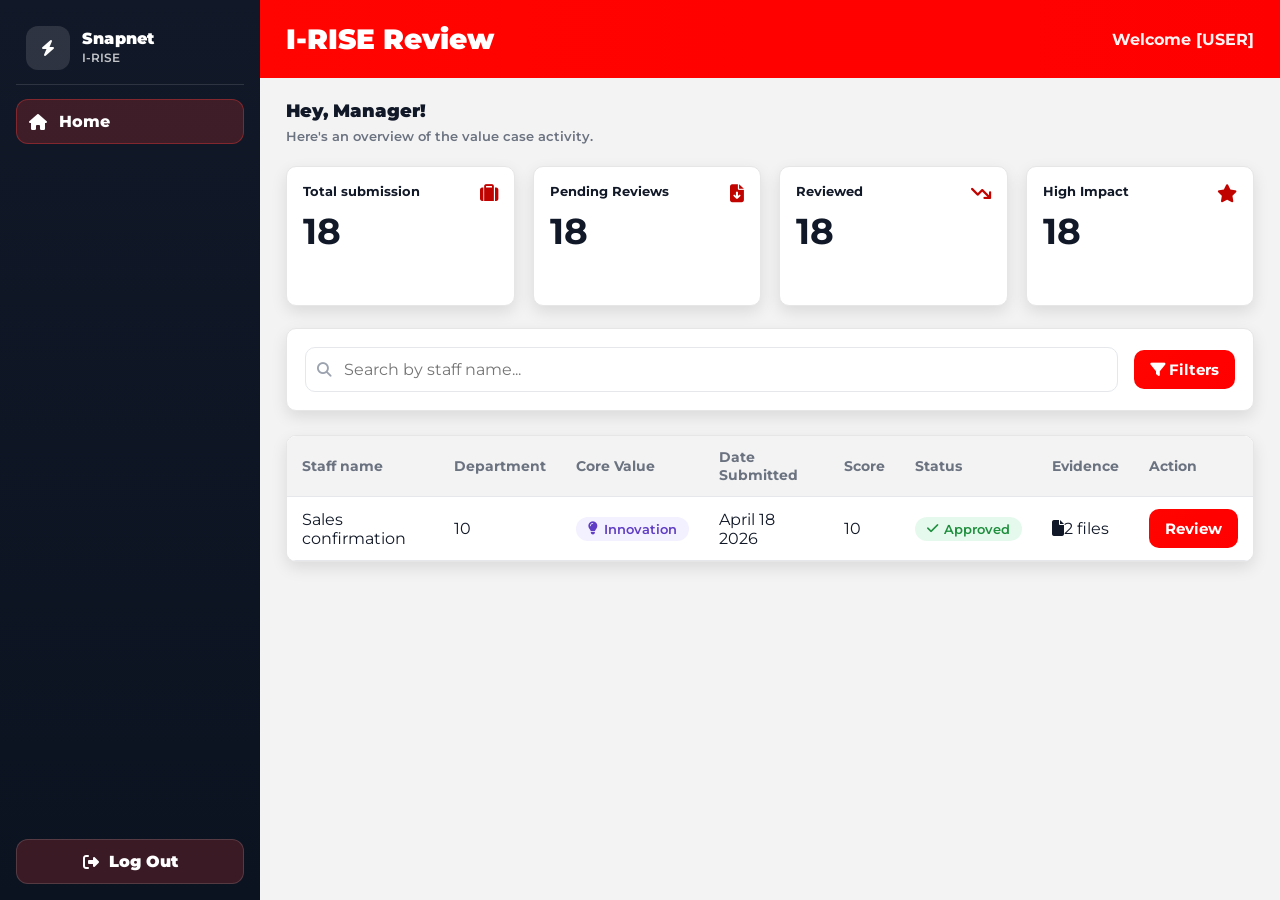
==== commit b722a55c: "fixed table headers" ====
--- a/managerside.html
+++ b/managerside.html
@@ -176,9 +176,9 @@
                       <th>Department</th>
                       <th>Core Value</th>
                       <th>Date Submitted</th>
+                      <th>Score</th>
+                      <th>Status</th>
                       <th>Evidence</th>
-                      <th>Status</th>
-                      <th>Score</th>
                       <th>Action</th>
                     </tr>
                   </thead>
@@ -192,13 +192,13 @@
                         </span>
                       </td>
                       <td id="date">April 18 2026</td>
-                      <td id="Evidence">10</td>
+                      <td id="Score">10</td>
                       <td>
                         <span class="status" data-status="Approved">
                           <i class="fa-solid fa-check"></i>Approved
                         </span>
                       </td>
-                      <td id="score"><i class="fa-solid fa-file"></i>2 files</td>
+                      <td id="Evidence"><i class="fa-solid fa-file"></i>2 files</td>
                       <td id="Action">
                         <button class="reviewBtn" type="button">Review</button>
                       </td>
